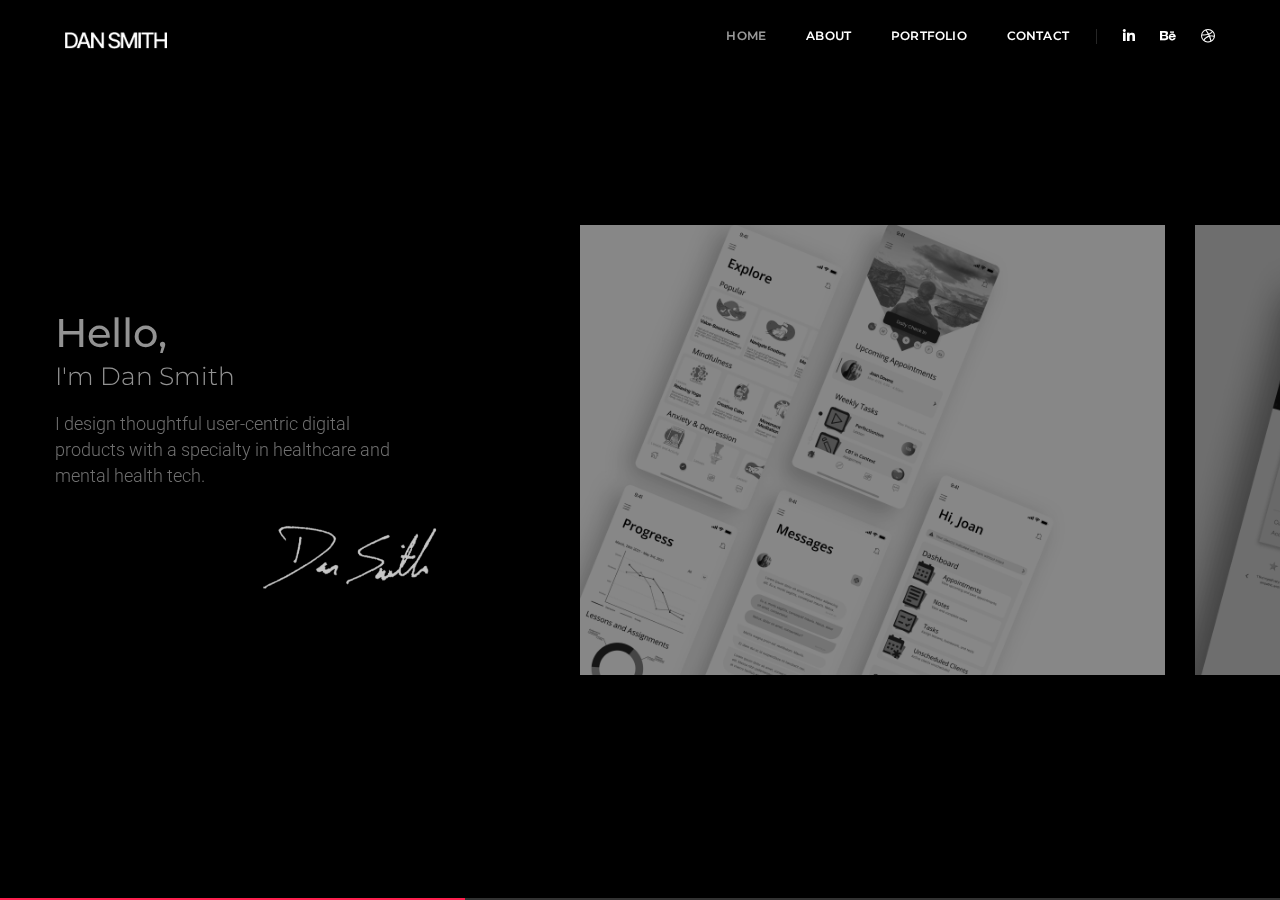
==== index.html @ 216837b4 "initial commit" ====
<!doctype html>
<html class="no-js" lang="en">
    <head>
        <!-- title -->
        <title>Dan Smith - Product Designer</title>
        <meta charset="utf-8">
        <meta http-equiv="X-UA-Compatible" content="IE=edge" />
        <meta name="viewport" content="width=device-width,initial-scale=1.0,maximum-scale=1" />
        <meta name="author" content="Dan Smith">
        <!-- Primary Meta Tags -->
        <meta name="title" content="Dan Smith Portfolio - Product Designer">
        <!-- description -->
        <meta name="description" content="Dan Smith is a creative product designer and licensed therapist specializing in mental health tech.">
        <!-- keywords -->
        <meta name="keywords" content="product designer, mental health tech, mental health product design, licensed therapist, UX designer, UI designer, Web app designer, responsive designer">
        <!-- Open Graph / Facebook -->
        <!--Insert OG Markup -->
        <meta prefix="og: http://ogp.me/ns#" property="og:type" content="website" />
        <meta prefix="og: http://ogp.me/ns#" property="og:title" content="Dan Smith Portfolio - Product Designer" />
        <meta prefix="og: http://ogp.me/ns#" property="og:description" content="Dan Smith is a creative product designer and licensed therapist specializing in mental health tech." />
        <meta prefix="og: http://ogp.me/ns#" property="og:image" content="https://www.dansmith.pro/images/previewimage.png" />
        <meta prefix="og: http://ogp.me/ns#" property="og:url" content="https://www.dansmith.pro/" />
        <!-- Twitter -->
        <meta property="twitter:card" content="summary_large_image">
        <meta property="twitter:url" content="https://www.dansmith.pro/">
        <meta property="twitter:title" content="Dan Smith Portfolio - Product Design">
        <meta property="twitter:description" content="Dan Smith is a creative product designer and licensed therapist specializing in mental health tech.">
        <meta property="twitter:image" content="https://www.dansmith.pro/images/previewimage.png">
        <!-- favicon -->
        <link rel="shortcut icon" href="images/favicon.png">
        <link rel="apple-touch-icon" href="images/apple-touch-icon-57x57.png">
        <link rel="apple-touch-icon" sizes="72x72" href="images/apple-touch-icon-72x72.png">
        <link rel="apple-touch-icon" sizes="114x114" href="images/apple-touch-icon-114x114.png">
        <!-- animation -->
        <link rel="stylesheet" href="css/animate.css" />
        <!-- bootstrap -->
        <link rel="stylesheet" href="css/bootstrap.min.css" />
        <!-- et line icon --> 
        <link rel="stylesheet" href="css/et-line-icons.css" />
        <!-- font-awesome icon -->
        <link rel="stylesheet" href="css/font-awesome.min.css" />
        <!-- themify icon -->
        <link rel="stylesheet" href="css/themify-icons.css">
        <!-- swiper carousel -->
        <link rel="stylesheet" href="css/swiper.min.css">
        <!-- justified gallery  -->
        <link rel="stylesheet" href="css/justified-gallery.min.css">
        <!-- magnific popup -->
        <link rel="stylesheet" href="css/magnific-popup.css" />
        <!-- revolution slider -->
        <link rel="stylesheet" type="text/css" href="revolution/css/settings.css" media="screen" />
        <link rel="stylesheet" type="text/css" href="revolution/css/layers.css">
        <link rel="stylesheet" type="text/css" href="revolution/css/navigation.css">
        <!-- bootsnav -->
        <link rel="stylesheet" href="css/bootsnav.css">
        <!-- style -->
        <link rel="stylesheet" href="css/style.css" />
        <!-- responsive css -->
        <link rel="stylesheet" href="css/responsive.css" />
        <!--[if IE]>
            <script src="js/html5shiv.js"></script>
        <![endif]-->
    </head>
    <body class="width-100 overflow-hidden xs-overflow-hidden">
        <div class="bg-black position-absolute left-0 top-0 width-100 height-100">
            <!-- start header -->
            <header>
            <!-- start navigation -->
            <nav class="navbar navbar-default bootsnav navbar-top header-light background-transparent nav-box-width white-link navbar-expand-lg">
                <div class="container-fluid nav-header-container">
                    <!-- start logo -->
                    <div class="col-auto pl-0">
                        <a href="index.html" title="Pofo" class="logo"><img src="images/logo-white.png" data-rjs="images/logo-white@2x.png" class="logo-dark" alt="logo"><img src="images/logo-white.png" data-rjs="images/logo-white@2x.png" alt="logo" class="logo-light default"></a>
                    </div>
                    <!-- end logo -->
                    <div class="col accordion-menu pr-0 pr-md-3">
                        <button type="button" class="navbar-toggler collapsed" data-toggle="collapse" data-target="#navbar-collapse-toggle-1">
                            <span class="sr-only">toggle navigation</span>
                            <span class="icon-bar"></span>
                            <span class="icon-bar"></span>
                            <span class="icon-bar"></span>
                        </button>
                        <div class="navbar-collapse collapse justify-content-end" id="navbar-collapse-toggle-1">
                            <ul id="accordion" class="nav navbar-nav no-margin alt-font text-normal" data-in="fadeIn" data-out="fadeOut">
                                <!-- start menu item -->
                                <li class="dropdown megamenu-fw">
                                    <a href="index.html">Home</a><i class="fas fa-angle-down dropdown-toggle" data-toggle="dropdown" aria-hidden="true"></i>
                                </li>
                                <!-- end menu item -->
                                <li class="dropdown simple-dropdown"><a href="about.html">About</a><i class="fas fa-angle-down dropdown-toggle" data-toggle="dropdown" aria-hidden="true"></i>
                                </li>
                                <li class="dropdown megamenu-fw">
                                    <a href="portfolio.html">Portfolio</a><i class="fas fa-angle-down dropdown-toggle" data-toggle="dropdown" aria-hidden="true"></i>
                                </li>
                                <li class="dropdown simple-dropdown"><a href="contact.html" title="Blog">Contact</a><i class="fas fa-angle-down dropdown-toggle" data-toggle="dropdown" aria-hidden="true"></i>
                                </li>
                            </ul>
                        </div>
                    </div>
                        <div class="header-social-icon d-none d-md-inline-block">
                            <a href="https://www.linkedin.com/in/dansmithdesigns/" title="LinkedIn" target="_blank"><i class="fab fa-linkedin-in"></i></a>
                            <a href="https://www.behance.net/danmcsmith" title="Behance" target="_blank"><i class="fab fa-behance"></i></a>
                            <a href="https://dribbble.com/danmcsmith" title="Dribbble" target="_blank"><i class="fab fa-dribbble"></i></a>                          
                        </div>
                    </div>
                </div>
            </nav>
            <!-- end navigation --> 
            </header>
            <!-- end header -->
            <!-- start slider section -->
            <section class="p-0">
                <div class="swiper-bottom-scrollbar-full swiper-container">
                    <div class="swiper-wrapper">
                        <!-- start slider item -->
                        <div class="swiper-slide width-550px sm-width-100 sm-height-auto">
                            <div class="position-relative width-90 height-100 d-flex align-items-center padding-ten-all sm-padding-fifteen-all sm-width-100">
                                <div>
                                    <h4 class="text-medium-gray d-block margin-5px-bottom alt-font">Hello,</h4>
                                    <h6 class="text-medium-gray font-weight-300 margin-20px-bottom alt-font">I'm Dan Smith</h6>
                                    <p class="text-large d-block float-left font-weight-300 width-90 margin-35px-bottom">I design thoughtful user-centric digital products with a specialty in healthcare and mental health tech.</p>
                                    <img src="images/signature.png" class="width-120 signature" alt=""/>
                                </div>
                            </div>
                        </div>
                        <!-- end slider item -->
                        <!-- start slider item -->
                        <div class="swiper-slide width-auto sm-height-auto last-paragraph-no-margin">
                            <div class="height-100 d-flex align-items-center">
                                <div class="d-block position-relative">
                                    <img src="images/karunacover.png" alt="KarunaAppCover"/>
                                    <p class="bottom-text width-100 text-small text-white-2 text-uppercase text-center">Mental Health App</p>
                                </div>
                                <div class="hover-title-box padding-55px-lr width-300px md-width-100 md-padding-20px-lr">
                                    <div class="separator width-50px bg-black d-none d-xl-inline-block sm-margin-lr-auto"></div>
                                    <h3><a class="text-white-2 font-weight-600 alt-font text-white-2-hover" href="karuna.html">Karuna Therapy</a></h3>
                                </div>
                            </div>
                        </div>
                        <!-- end slider item -->
                        <!-- start slider item -->
                        <div class="swiper-slide width-auto sm-height-auto last-paragraph-no-margin">
                            <div class="height-100 d-flex align-items-center">
                                <div class="d-block position-relative">
                                    <img src="images/mycocover.png" alt="mycoallycover"/>
                                    <p class="bottom-text width-100 text-small text-white-2 text-uppercase text-center">Web App Design</p>
                                </div>
                                <div class="hover-title-box padding-55px-lr width-300px md-width-100 md-padding-20px-lr">
                                    <div class="separator width-50px bg-black d-none d-xl-inline-block sm-margin-lr-auto"></div>
                                    <h3><a class="text-white-2 font-weight-600 alt-font text-white-2-hover" href="mycoally.html">Myco Ally Web App</a></h3>
                                </div>
                            </div>
                        </div>
                        <!-- end slider item -->
                        <!-- start slider item -->
                        <div class="swiper-slide width-auto sm-height-auto last-paragraph-no-margin">
                            <div class="height-100 d-flex align-items-center">
                                <div class="d-block position-relative">
                                    <img src="images/vvcover.png" alt="VegetableVagabondsCover"/>
                                    <p class="bottom-text width-100 text-small text-white-2 text-uppercase text-center">Responsive Web Design</p>
                                </div>
                                <div class="hover-title-box padding-55px-lr width-300px md-width-100 md-padding-20px-lr">
                                    <div class="separator width-50px bg-black d-none d-xl-inline-block sm-margin-lr-auto"></div>
                                    <h3><a class="text-white-2 font-weight-600 alt-font text-white-2-hover" href="vegvagabond.html">Vegetable Vagabonds Website Redesign</a></h3>
                                </div>
                            </div>
                        </div>
                        <!-- end slider item -->
                        <!-- start slider item -->
                        <div class="swiper-slide width-auto sm-height-auto last-paragraph-no-margin">
                            <div class="height-100 d-flex align-items-center">
                                <div class="d-block position-relative">
                                    <img src="images/karunaoriginal.jpg" alt="karuna original cover"/>
                                    <p class="bottom-text width-100 text-extra-small text-white-2 text-uppercase text-center">CalArts UX/UI Certification</p>
                                </div>
                                <div class="hover-title-box padding-55px-lr width-300px md-width-100 md-padding-20px-lr">
                                    <div class="separator width-50px bg-black d-none d-xl-inline-block sm-margin-lr-auto"></div>
                                    <h3><a class="text-white-2 font-weight-600 alt-font text-white-2-hover" href="karunaoriginal.html">Karuna Original Design</a></h3>
                                </div>
                            </div>
                        </div>
                        <!-- end slider item -->
                        <!-- start slider item -->
                        <div class="swiper-slide width-auto sm-height-auto last-paragraph-no-margin">
                            <div class="height-100 d-flex align-items-center">
                                <div class="d-block position-relative">
                                    <img src="images/marketing.png" alt="marketing"/>
                                    <p class="bottom-text width-100 text-extra-small text-white-2 text-uppercase text-center">Digital Healthcare Consulting / Marketing Strategies / Web Management</p>
                                </div>
                                <div class="hover-title-box padding-55px-lr width-300px sm-width-100 sm-padding-20px-lr">
                                    <div class="separator width-50px bg-black d-none d-xl-inline-block sm-margin-lr-auto"></div>
                                    <h3><a class="text-white-2 font-weight-600 alt-font text-white-2-hover" href="consulting.html">Freelance Design and Consulting</a></h3>
                                </div>
                            </div>
                        </div>
                        <!-- end slider item -->
                        <!-- start slider item -->
                        <div class="swiper-slide width-auto sm-height-auto last-paragraph-no-margin">
                            <div class="height-100 d-flex align-items-center">
                                <div class="d-block position-relative">
                                    <img src="images/clinical.png" alt="clinicalCV"/>
                                    <p class="bottom-text width-100 text-extra-small text-white-2 text-uppercase text-center">Clinical CV</p>
                                </div>
                                <div class="hover-title-box padding-55px-lr width-300px md-width-100 md-padding-20px-lr">
                                    <div class="separator width-50px bg-black d-none d-xl-inline-block sm-margin-lr-auto"></div>
                                    <h3><a class="text-white-2 font-weight-600 alt-font text-white-2-hover" href="clinical.html">Clinical Experience</a></h3>
                                </div>
                            </div>
                        </div>
                        <!-- end slider item -->
                        <div class="swiper-slide width-150px sm-width-100 sm-height-auto">
                        </div>
                    </div>
                    <!-- start slider swiper pagination -->
                    <div class="swiper-scrollbar d-none d-md-inline-block"></div>
                    <div class="swiper-pagination-vertical position-fixed bullet-deep-pink z-index-5"></div>
                    <!-- end slider swiper pagination -->
                </div>
            </section>
            <!-- end slider section -->
        </div>
        <!-- start scroll to top -->
        <a class="scroll-top-arrow" href="javascript:void(0);"><i class="ti-arrow-up"></i></a>
        <!-- end scroll to top  -->
        <!-- javascript libraries -->
        <script type="text/javascript" src="js/jquery.js"></script>
        <script type="text/javascript" src="js/modernizr.js"></script>
        <script type="text/javascript" src="js/bootstrap.bundle.js"></script>
        <script type="text/javascript" src="js/jquery.easing.1.3.js"></script>
        <script type="text/javascript" src="js/skrollr.min.js"></script>
        <script type="text/javascript" src="js/smooth-scroll.js"></script>
        <script type="text/javascript" src="js/jquery.appear.js"></script>
        <!-- menu navigation -->
        <script type="text/javascript" src="js/bootsnav.js"></script>
        <script type="text/javascript" src="js/jquery.nav.js"></script>
        <!-- animation -->
        <script type="text/javascript" src="js/wow.min.js"></script>
        <!-- page scroll -->
        <script type="text/javascript" src="js/page-scroll.js"></script>
        <!-- swiper carousel -->
        <script type="text/javascript" src="js/swiper.min.js"></script>
        <!-- counter -->
        <script type="text/javascript" src="js/jquery.count-to.js"></script>
        <!-- parallax -->
        <script type="text/javascript" src="js/jquery.stellar.js"></script>
        <!-- magnific popup -->
        <script type="text/javascript" src="js/jquery.magnific-popup.min.js"></script>
        <!-- portfolio with shorting tab -->
        <script type="text/javascript" src="js/isotope.pkgd.min.js"></script>
        <!-- images loaded -->
        <script type="text/javascript" src="js/imagesloaded.pkgd.min.js"></script>
        <!-- pull menu -->
        <script type="text/javascript" src="js/classie.js"></script>
        <script type="text/javascript" src="js/hamburger-menu.js"></script>
        <!-- counter  -->
        <script type="text/javascript" src="js/counter.js"></script>
        <!-- fit video  -->
        <script type="text/javascript" src="js/jquery.fitvids.js"></script>
        <!-- skill bars  -->
        <script type="text/javascript" src="js/skill.bars.jquery.js"></script> 
        <!-- justified gallery  -->
        <script type="text/javascript" src="js/justified-gallery.min.js"></script>
        <!--pie chart-->
        <script type="text/javascript" src="js/jquery.easypiechart.min.js"></script>
        <!-- retina -->
        <script type="text/javascript" src="js/retina.min.js"></script>
        <!-- revolution -->
        <script type="text/javascript" src="revolution/js/jquery.themepunch.tools.min.js"></script>
        <script type="text/javascript" src="revolution/js/jquery.themepunch.revolution.min.js"></script>
        <!-- revolution slider extensions (load below extensions JS files only on local file systems to make the slider work! The following part can be removed on server for on demand loading) -->
        <!--<script type="text/javascript" src="revolution/js/extensions/revolution.extension.actions.min.js"></script>
        <script type="text/javascript" src="revolution/js/extensions/revolution.extension.carousel.min.js"></script>
        <script type="text/javascript" src="revolution/js/extensions/revolution.extension.kenburn.min.js"></script>
        <script type="text/javascript" src="revolution/js/extensions/revolution.extension.layeranimation.min.js"></script>
        <script type="text/javascript" src="revolution/js/extensions/revolution.extension.migration.min.js"></script>
        <script type="text/javascript" src="revolution/js/extensions/revolution.extension.navigation.min.js"></script>
        <script type="text/javascript" src="revolution/js/extensions/revolution.extension.parallax.min.js"></script>
        <script type="text/javascript" src="revolution/js/extensions/revolution.extension.slideanims.min.js"></script>
        <script type="text/javascript" src="revolution/js/extensions/revolution.extension.video.min.js"></script>-->
        <!-- setting -->
        <script type="text/javascript" src="js/main.js"></script>
    </body>
</html>
---- css/et-line-icons.css ----
@font-face {
	font-family: 'et-line';
	src:url('../fonts/et-line.eot');
	src:url('../fonts/et-line.eot?#iefix') format('embedded-opentype'),
		url('../fonts/et-line.woff') format('woff'),
		url('../fonts/et-line.ttf') format('truetype'),
		url('../fonts/et-line.svg#et-line') format('svg');
	font-weight: normal;
	font-style: normal;
}

/* Use the following CSS code if you want to use data attributes for inserting your icons */
[data-icon]:before {
	font-family: 'et-line';
	content: attr(data-icon);
	speak: none;
	font-weight: normal;
	font-variant: normal;
	text-transform: none;
	line-height: 1;
	-webkit-font-smoothing: antialiased;
	-moz-osx-font-smoothing: grayscale;
	display:inline-block;
}

/* Use the following CSS code if you want to have a class per icon */
/*
Instead of a list of all class selectors,
you can use the generic selector below, but it's slower:
[class*="icon-"] {
*/
.icon-mobile, .icon-laptop, .icon-desktop, .icon-tablet, .icon-phone, .icon-document, .icon-documents, .icon-search, .icon-clipboard, .icon-newspaper, .icon-notebook, .icon-book-open, .icon-browser, .icon-calendar, .icon-presentation, .icon-picture, .icon-pictures, .icon-video, .icon-camera, .icon-printer, .icon-toolbox, .icon-briefcase, .icon-wallet, .icon-gift, .icon-bargraph, .icon-grid, .icon-expand, .icon-focus, .icon-edit, .icon-adjustments, .icon-ribbon, .icon-hourglass, .icon-lock, .icon-megaphone, .icon-shield, .icon-trophy, .icon-flag, .icon-map, .icon-puzzle, .icon-basket, .icon-envelope, .icon-streetsign, .icon-telescope, .icon-gears, .icon-key, .icon-paperclip, .icon-attachment, .icon-pricetags, .icon-lightbulb, .icon-layers, .icon-pencil, .icon-tools, .icon-tools-2, .icon-scissors, .icon-paintbrush, .icon-magnifying-glass, .icon-circle-compass, .icon-linegraph, .icon-mic, .icon-strategy, .icon-beaker, .icon-caution, .icon-recycle, .icon-anchor, .icon-profile-male, .icon-profile-female, .icon-bike, .icon-wine, .icon-hotairballoon, .icon-globe, .icon-genius, .icon-map-pin, .icon-dial, .icon-chat, .icon-heart, .icon-cloud, .icon-upload, .icon-download, .icon-target, .icon-hazardous, .icon-piechart, .icon-speedometer, .icon-global, .icon-compass, .icon-lifesaver, .icon-clock, .icon-aperture, .icon-quote, .icon-scope, .icon-alarmclock, .icon-refresh, .icon-happy, .icon-sad, .icon-facebook, .icon-twitter, .icon-googleplus, .icon-rss, .icon-tumblr, .icon-linkedin, .icon-dribbble {
	font-family: 'et-line';
	speak: none;
	font-style: normal;
	font-weight: normal;
	font-variant: normal;
	text-transform: none;
	line-height: 1.1;
	-webkit-font-smoothing: antialiased;
	-moz-osx-font-smoothing: grayscale;
	display:inline-block;
}
.icon-mobile:before {
	content: "\e000";
}
.icon-laptop:before {
	content: "\e001";
}
.icon-desktop:before {
	content: "\e002";
}
.icon-tablet:before {
	content: "\e003";
}
.icon-phone:before {
	content: "\e004";
}
.icon-document:before {
	content: "\e005";
}
.icon-documents:before {
	content: "\e006";
}
.icon-search:before {
	content: "\e007";
}
.icon-clipboard:before {
	content: "\e008";
}
.icon-newspaper:before {
	content: "\e009";
}
.icon-notebook:before {
	content: "\e00a";
}
.icon-book-open:before {
	content: "\e00b";
}
.icon-browser:before {
	content: "\e00c";
}
.icon-calendar:before {
	content: "\e00d";
}
.icon-presentation:before {
	content: "\e00e";
}
.icon-picture:before {
	content: "\e00f";
}
.icon-pictures:before {
	content: "\e010";
}
.icon-video:before {
	content: "\e011";
}
.icon-camera:before {
	content: "\e012";
}
.icon-printer:before {
	content: "\e013";
}
.icon-toolbox:before {
	content: "\e014";
}
.icon-briefcase:before {
	content: "\e015";
}
.icon-wallet:before {
	content: "\e016";
}
.icon-gift:before {
	content: "\e017";
}
.icon-bargraph:before {
	content: "\e018";
}
.icon-grid:before {
	content: "\e019";
}
.icon-expand:before {
	content: "\e01a";
}
.icon-focus:before {
	content: "\e01b";
}
.icon-edit:before {
	content: "\e01c";
}
.icon-adjustments:before {
	content: "\e01d";
}
.icon-ribbon:before {
	content: "\e01e";
}
.icon-hourglass:before {
	content: "\e01f";
}
.icon-lock:before {
	content: "\e020";
}
.icon-megaphone:before {
	content: "\e021";
}
.icon-shield:before {
	content: "\e022";
}
.icon-trophy:before {
	content: "\e023";
}
.icon-flag:before {
	content: "\e024";
}
.icon-map:before {
	content: "\e025";
}
.icon-puzzle:before {
	content: "\e026";
}
.icon-basket:before {
	content: "\e027";
}
.icon-envelope:before {
	content: "\e028";
}
.icon-streetsign:before {
	content: "\e029";
}
.icon-telescope:before {
	content: "\e02a";
}
.icon-gears:before {
	content: "\e02b";
}
.icon-key:before {
	content: "\e02c";
}
.icon-paperclip:before {
	content: "\e02d";
}
.icon-attachment:before {
	content: "\e02e";
}
.icon-pricetags:before {
	content: "\e02f";
}
.icon-lightbulb:before {
	content: "\e030";
}
.icon-layers:before {
	content: "\e031";
}
.icon-pencil:before {
	content: "\e032";
}
.icon-tools:before {
	content: "\e033";
}
.icon-tools-2:before {
	content: "\e034";
}
.icon-scissors:before {
	content: "\e035";
}
.icon-paintbrush:before {
	content: "\e036";
}
.icon-magnifying-glass:before {
	content: "\e037";
}
.icon-circle-compass:before {
	content: "\e038";
}
.icon-linegraph:before {
	content: "\e039";
}
.icon-mic:before {
	content: "\e03a";
}
.icon-strategy:before {
	content: "\e03b";
}
.icon-beaker:before {
	content: "\e03c";
}
.icon-caution:before {
	content: "\e03d";
}
.icon-recycle:before {
	content: "\e03e";
}
.icon-anchor:before {
	content: "\e03f";
}
.icon-profile-male:before {
	content: "\e040";
}
.icon-profile-female:before {
	content: "\e041";
}
.icon-bike:before {
	content: "\e042";
}
.icon-wine:before {
	content: "\e043";
}
.icon-hotairballoon:before {
	content: "\e044";
}
.icon-globe:before {
	content: "\e045";
}
.icon-genius:before {
	content: "\e046";
}
.icon-map-pin:before {
	content: "\e047";
}
.icon-dial:before {
	content: "\e048";
}
.icon-chat:before {
	content: "\e049";
}
.icon-heart:before {
	content: "\e04a";
}
.icon-cloud:before {
	content: "\e04b";
}
.icon-upload:before {
	content: "\e04c";
}
.icon-download:before {
	content: "\e04d";
}
.icon-target:before {
	content: "\e04e";
}
.icon-hazardous:before {
	content: "\e04f";
}
.icon-piechart:before {
	content: "\e050";
}
.icon-speedometer:before {
	content: "\e051";
}
.icon-global:before {
	content: "\e052";
}
.icon-compass:before {
	content: "\e053";
}
.icon-lifesaver:before {
	content: "\e054";
}
.icon-clock:before {
	content: "\e055";
}
.icon-aperture:before {
	content: "\e056";
}
.icon-quote:before {
	content: "\e057";
}
.icon-scope:before {
	content: "\e058";
}
.icon-alarmclock:before {
	content: "\e059";
}
.icon-refresh:before {
	content: "\e05a";
}
.icon-happy:before {
	content: "\e05b";
}
.icon-sad:before {
	content: "\e05c";
}
.icon-facebook:before {
	content: "\e05d";
}
.icon-twitter:before {
	content: "\e05e";
}
.icon-googleplus:before {
	content: "\e05f";
}
.icon-rss:before {
	content: "\e060";
}
.icon-tumblr:before {
	content: "\e061";
}
.icon-linkedin:before {
	content: "\e062";
}
.icon-dribbble:before {
	content: "\e063";
}
---- css/themify-icons.css ----
@font-face {
	font-family: 'themify';
	src:url('../fonts/themify.eot?-fvbane');
	src:url('../fonts/themify.eot?#iefix-fvbane') format('embedded-opentype'),
		url('../fonts/themify.woff?-fvbane') format('woff'),
		url('../fonts/themify.ttf?-fvbane') format('truetype'),
		url('../fonts/themify.svg?-fvbane#themify') format('svg');
	font-weight: normal;
	font-style: normal;
}

[class^="ti-"], [class*=" ti-"] {
	font-family: 'themify';
	speak: none;
	font-style: normal;
	font-weight: normal;
	font-variant: normal;
	text-transform: none;
	line-height: 1;

	/* Better Font Rendering =========== */
	-webkit-font-smoothing: antialiased;
	-moz-osx-font-smoothing: grayscale;
}

.ti-wand:before {
	content: "\e600";
}
.ti-volume:before {
	content: "\e601";
}
.ti-user:before {
	content: "\e602";
}
.ti-unlock:before {
	content: "\e603";
}
.ti-unlink:before {
	content: "\e604";
}
.ti-trash:before {
	content: "\e605";
}
.ti-thought:before {
	content: "\e606";
}
.ti-target:before {
	content: "\e607";
}
.ti-tag:before {
	content: "\e608";
}
.ti-tablet:before {
	content: "\e609";
}
.ti-star:before {
	content: "\e60a";
}
.ti-spray:before {
	content: "\e60b";
}
.ti-signal:before {
	content: "\e60c";
}
.ti-shopping-cart:before {
	content: "\e60d";
}
.ti-shopping-cart-full:before {
	content: "\e60e";
}
.ti-settings:before {
	content: "\e60f";
}
.ti-search:before {
	content: "\e610";
}
.ti-zoom-in:before {
	content: "\e611";
}
.ti-zoom-out:before {
	content: "\e612";
}
.ti-cut:before {
	content: "\e613";
}
.ti-ruler:before {
	content: "\e614";
}
.ti-ruler-pencil:before {
	content: "\e615";
}
.ti-ruler-alt:before {
	content: "\e616";
}
.ti-bookmark:before {
	content: "\e617";
}
.ti-bookmark-alt:before {
	content: "\e618";
}
.ti-reload:before {
	content: "\e619";
}
.ti-plus:before {
	content: "\e61a";
}
.ti-pin:before {
	content: "\e61b";
}
.ti-pencil:before {
	content: "\e61c";
}
.ti-pencil-alt:before {
	content: "\e61d";
}
.ti-paint-roller:before {
	content: "\e61e";
}
.ti-paint-bucket:before {
	content: "\e61f";
}
.ti-na:before {
	content: "\e620";
}
.ti-mobile:before {
	content: "\e621";
}
.ti-minus:before {
	content: "\e622";
}
.ti-medall:before {
	content: "\e623";
}
.ti-medall-alt:before {
	content: "\e624";
}
.ti-marker:before {
	content: "\e625";
}
.ti-marker-alt:before {
	content: "\e626";
}
.ti-arrow-up:before {
	content: "\e627";
}
.ti-arrow-right:before {
	content: "\e628";
}
.ti-arrow-left:before {
	content: "\e629";
}
.ti-arrow-down:before {
	content: "\e62a";
}
.ti-lock:before {
	content: "\e62b";
}
.ti-location-arrow:before {
	content: "\e62c";
}
.ti-link:before {
	content: "\e62d";
}
.ti-layout:before {
	content: "\e62e";
}
.ti-layers:before {
	content: "\e62f";
}
.ti-layers-alt:before {
	content: "\e630";
}
.ti-key:before {
	content: "\e631";
}
.ti-import:before {
	content: "\e632";
}
.ti-image:before {
	content: "\e633";
}
.ti-heart:before {
	content: "\e634";
}
.ti-heart-broken:before {
	content: "\e635";
}
.ti-hand-stop:before {
	content: "\e636";
}
.ti-hand-open:before {
	content: "\e637";
}
.ti-hand-drag:before {
	content: "\e638";
}
.ti-folder:before {
	content: "\e639";
}
.ti-flag:before {
	content: "\e63a";
}
.ti-flag-alt:before {
	content: "\e63b";
}
.ti-flag-alt-2:before {
	content: "\e63c";
}
.ti-eye:before {
	content: "\e63d";
}
.ti-export:before {
	content: "\e63e";
}
.ti-exchange-vertical:before {
	content: "\e63f";
}
.ti-desktop:before {
	content: "\e640";
}
.ti-cup:before {
	content: "\e641";
}
.ti-crown:before {
	content: "\e642";
}
.ti-comments:before {
	content: "\e643";
}
.ti-comment:before {
	content: "\e644";
}
.ti-comment-alt:before {
	content: "\e645";
}
.ti-close:before {
	content: "\e646";
}
.ti-clip:before {
	content: "\e647";
}
.ti-angle-up:before {
	content: "\e648";
}
.ti-angle-right:before {
	content: "\e649";
}
.ti-angle-left:before {
	content: "\e64a";
}
.ti-angle-down:before {
	content: "\e64b";
}
.ti-check:before {
	content: "\e64c";
}
.ti-check-box:before {
	content: "\e64d";
}
.ti-camera:before {
	content: "\e64e";
}
.ti-announcement:before {
	content: "\e64f";
}
.ti-brush:before {
	content: "\e650";
}
.ti-briefcase:before {
	content: "\e651";
}
.ti-bolt:before {
	content: "\e652";
}
.ti-bolt-alt:before {
	content: "\e653";
}
.ti-blackboard:before {
	content: "\e654";
}
.ti-bag:before {
	content: "\e655";
}
.ti-move:before {
	content: "\e656";
}
.ti-arrows-vertical:before {
	content: "\e657";
}
.ti-arrows-horizontal:before {
	content: "\e658";
}
.ti-fullscreen:before {
	content: "\e659";
}
.ti-arrow-top-right:before {
	content: "\e65a";
}
.ti-arrow-top-left:before {
	content: "\e65b";
}
.ti-arrow-circle-up:before {
	content: "\e65c";
}
.ti-arrow-circle-right:before {
	content: "\e65d";
}
.ti-arrow-circle-left:before {
	content: "\e65e";
}
.ti-arrow-circle-down:before {
	content: "\e65f";
}
.ti-angle-double-up:before {
	content: "\e660";
}
.ti-angle-double-right:before {
	content: "\e661";
}
.ti-angle-double-left:before {
	content: "\e662";
}
.ti-angle-double-down:before {
	content: "\e663";
}
.ti-zip:before {
	content: "\e664";
}
.ti-world:before {
	content: "\e665";
}
.ti-wheelchair:before {
	content: "\e666";
}
.ti-view-list:before {
	content: "\e667";
}
.ti-view-list-alt:before {
	content: "\e668";
}
.ti-view-grid:before {
	content: "\e669";
}
.ti-uppercase:before {
	content: "\e66a";
}
.ti-upload:before {
	content: "\e66b";
}
.ti-underline:before {
	content: "\e66c";
}
.ti-truck:before {
	content: "\e66d";
}
.ti-timer:before {
	content: "\e66e";
}
.ti-ticket:before {
	content: "\e66f";
}
.ti-thumb-up:before {
	content: "\e670";
}
.ti-thumb-down:before {
	content: "\e671";
}
.ti-text:before {
	content: "\e672";
}
.ti-stats-up:before {
	content: "\e673";
}
.ti-stats-down:before {
	content: "\e674";
}
.ti-split-v:before {
	content: "\e675";
}
.ti-split-h:before {
	content: "\e676";
}
.ti-smallcap:before {
	content: "\e677";
}
.ti-shine:before {
	content: "\e678";
}
.ti-shift-right:before {
	content: "\e679";
}
.ti-shift-left:before {
	content: "\e67a";
}
.ti-shield:before {
	content: "\e67b";
}
.ti-notepad:before {
	content: "\e67c";
}
.ti-server:before {
	content: "\e67d";
}
.ti-quote-right:before {
	content: "\e67e";
}
.ti-quote-left:before {
	content: "\e67f";
}
.ti-pulse:before {
	content: "\e680";
}
.ti-printer:before {
	content: "\e681";
}
.ti-power-off:before {
	content: "\e682";
}
.ti-plug:before {
	content: "\e683";
}
.ti-pie-chart:before {
	content: "\e684";
}
.ti-paragraph:before {
	content: "\e685";
}
.ti-panel:before {
	content: "\e686";
}
.ti-package:before {
	content: "\e687";
}
.ti-music:before {
	content: "\e688";
}
.ti-music-alt:before {
	content: "\e689";
}
.ti-mouse:before {
	content: "\e68a";
}
.ti-mouse-alt:before {
	content: "\e68b";
}
.ti-money:before {
	content: "\e68c";
}
.ti-microphone:before {
	content: "\e68d";
}
.ti-menu:before {
	content: "\e68e";
}
.ti-menu-alt:before {
	content: "\e68f";
}
.ti-map:before {
	content: "\e690";
}
.ti-map-alt:before {
	content: "\e691";
}
.ti-loop:before {
	content: "\e692";
}
.ti-location-pin:before {
	content: "\e693";
}
.ti-list:before {
	content: "\e694";
}
.ti-light-bulb:before {
	content: "\e695";
}
.ti-Italic:before {
	content: "\e696";
}
.ti-info:before {
	content: "\e697";
}
.ti-infinite:before {
	content: "\e698";
}
.ti-id-badge:before {
	content: "\e699";
}
.ti-hummer:before {
	content: "\e69a";
}
.ti-home:before {
	content: "\e69b";
}
.ti-help:before {
	content: "\e69c";
}
.ti-headphone:before {
	content: "\e69d";
}
.ti-harddrives:before {
	content: "\e69e";
}
.ti-harddrive:before {
	content: "\e69f";
}
.ti-gift:before {
	content: "\e6a0";
}
.ti-game:before {
	content: "\e6a1";
}
.ti-filter:before {
	content: "\e6a2";
}
.ti-files:before {
	content: "\e6a3";
}
.ti-file:before {
	content: "\e6a4";
}
.ti-eraser:before {
	content: "\e6a5";
}
.ti-envelope:before {
	content: "\e6a6";
}
.ti-download:before {
	content: "\e6a7";
}
.ti-direction:before {
	content: "\e6a8";
}
.ti-direction-alt:before {
	content: "\e6a9";
}
.ti-dashboard:before {
	content: "\e6aa";
}
.ti-control-stop:before {
	content: "\e6ab";
}
.ti-control-shuffle:before {
	content: "\e6ac";
}
.ti-control-play:before {
	content: "\e6ad";
}
.ti-control-pause:before {
	content: "\e6ae";
}
.ti-control-forward:before {
	content: "\e6af";
}
.ti-control-backward:before {
	content: "\e6b0";
}
.ti-cloud:before {
	content: "\e6b1";
}
.ti-cloud-up:before {
	content: "\e6b2";
}
.ti-cloud-down:before {
	content: "\e6b3";
}
.ti-clipboard:before {
	content: "\e6b4";
}
.ti-car:before {
	content: "\e6b5";
}
.ti-calendar:before {
	content: "\e6b6";
}
.ti-book:before {
	content: "\e6b7";
}
.ti-bell:before {
	content: "\e6b8";
}
.ti-basketball:before {
	content: "\e6b9";
}
.ti-bar-chart:before {
	content: "\e6ba";
}
.ti-bar-chart-alt:before {
	content: "\e6bb";
}
.ti-back-right:before {
	content: "\e6bc";
}
.ti-back-left:before {
	content: "\e6bd";
}
.ti-arrows-corner:before {
	content: "\e6be";
}
.ti-archive:before {
	content: "\e6bf";
}
.ti-anchor:before {
	content: "\e6c0";
}
.ti-align-right:before {
	content: "\e6c1";
}
.ti-align-left:before {
	content: "\e6c2";
}
.ti-align-justify:before {
	content: "\e6c3";
}
.ti-align-center:before {
	content: "\e6c4";
}
.ti-alert:before {
	content: "\e6c5";
}
.ti-alarm-clock:before {
	content: "\e6c6";
}
.ti-agenda:before {
	content: "\e6c7";
}
.ti-write:before {
	content: "\e6c8";
}
.ti-window:before {
	content: "\e6c9";
}
.ti-widgetized:before {
	content: "\e6ca";
}
.ti-widget:before {
	content: "\e6cb";
}
.ti-widget-alt:before {
	content: "\e6cc";
}
.ti-wallet:before {
	content: "\e6cd";
}
.ti-video-clapper:before {
	content: "\e6ce";
}
.ti-video-camera:before {
	content: "\e6cf";
}
.ti-vector:before {
	content: "\e6d0";
}
.ti-themify-logo:before {
	content: "\e6d1";
}
.ti-themify-favicon:before {
	content: "\e6d2";
}
.ti-themify-favicon-alt:before {
	content: "\e6d3";
}
.ti-support:before {
	content: "\e6d4";
}
.ti-stamp:before {
	content: "\e6d5";
}
.ti-split-v-alt:before {
	content: "\e6d6";
}
.ti-slice:before {
	content: "\e6d7";
}
.ti-shortcode:before {
	content: "\e6d8";
}
.ti-shift-right-alt:before {
	content: "\e6d9";
}
.ti-shift-left-alt:before {
	content: "\e6da";
}
.ti-ruler-alt-2:before {
	content: "\e6db";
}
.ti-receipt:before {
	content: "\e6dc";
}
.ti-pin2:before {
	content: "\e6dd";
}
.ti-pin-alt:before {
	content: "\e6de";
}
.ti-pencil-alt2:before {
	content: "\e6df";
}
.ti-palette:before {
	content: "\e6e0";
}
.ti-more:before {
	content: "\e6e1";
}
.ti-more-alt:before {
	content: "\e6e2";
}
.ti-microphone-alt:before {
	content: "\e6e3";
}
.ti-magnet:before {
	content: "\e6e4";
}
.ti-line-double:before {
	content: "\e6e5";
}
.ti-line-dotted:before {
	content: "\e6e6";
}
.ti-line-dashed:before {
	content: "\e6e7";
}
.ti-layout-width-full:before {
	content: "\e6e8";
}
.ti-layout-width-default:before {
	content: "\e6e9";
}
.ti-layout-width-default-alt:before {
	content: "\e6ea";
}
.ti-layout-tab:before {
	content: "\e6eb";
}
.ti-layout-tab-window:before {
	content: "\e6ec";
}
.ti-layout-tab-v:before {
	content: "\e6ed";
}
.ti-layout-tab-min:before {
	content: "\e6ee";
}
.ti-layout-slider:before {
	content: "\e6ef";
}
.ti-layout-slider-alt:before {
	content: "\e6f0";
}
.ti-layout-sidebar-right:before {
	content: "\e6f1";
}
.ti-layout-sidebar-none:before {
	content: "\e6f2";
}
.ti-layout-sidebar-left:before {
	content: "\e6f3";
}
.ti-layout-placeholder:before {
	content: "\e6f4";
}
.ti-layout-menu:before {
	content: "\e6f5";
}
.ti-layout-menu-v:before {
	content: "\e6f6";
}
.ti-layout-menu-separated:before {
	content: "\e6f7";
}
.ti-layout-menu-full:before {
	content: "\e6f8";
}
.ti-layout-media-right-alt:before {
	content: "\e6f9";
}
.ti-layout-media-right:before {
	content: "\e6fa";
}
.ti-layout-media-overlay:before {
	content: "\e6fb";
}
.ti-layout-media-overlay-alt:before {
	content: "\e6fc";
}
.ti-layout-media-overlay-alt-2:before {
	content: "\e6fd";
}
.ti-layout-media-left-alt:before {
	content: "\e6fe";
}
.ti-layout-media-left:before {
	content: "\e6ff";
}
.ti-layout-media-center-alt:before {
	content: "\e700";
}
.ti-layout-media-center:before {
	content: "\e701";
}
.ti-layout-list-thumb:before {
	content: "\e702";
}
.ti-layout-list-thumb-alt:before {
	content: "\e703";
}
.ti-layout-list-post:before {
	content: "\e704";
}
.ti-layout-list-large-image:before {
	content: "\e705";
}
.ti-layout-line-solid:before {
	content: "\e706";
}
.ti-layout-grid4:before {
	content: "\e707";
}
.ti-layout-grid3:before {
	content: "\e708";
}
.ti-layout-grid2:before {
	content: "\e709";
}
.ti-layout-grid2-thumb:before {
	content: "\e70a";
}
.ti-layout-cta-right:before {
	content: "\e70b";
}
.ti-layout-cta-left:before {
	content: "\e70c";
}
.ti-layout-cta-center:before {
	content: "\e70d";
}
.ti-layout-cta-btn-right:before {
	content: "\e70e";
}
.ti-layout-cta-btn-left:before {
	content: "\e70f";
}
.ti-layout-column4:before {
	content: "\e710";
}
.ti-layout-column3:before {
	content: "\e711";
}
.ti-layout-column2:before {
	content: "\e712";
}
.ti-layout-accordion-separated:before {
	content: "\e713";
}
.ti-layout-accordion-merged:before {
	content: "\e714";
}
.ti-layout-accordion-list:before {
	content: "\e715";
}
.ti-ink-pen:before {
	content: "\e716";
}
.ti-info-alt:before {
	content: "\e717";
}
.ti-help-alt:before {
	content: "\e718";
}
.ti-headphone-alt:before {
	content: "\e719";
}
.ti-hand-point-up:before {
	content: "\e71a";
}
.ti-hand-point-right:before {
	content: "\e71b";
}
.ti-hand-point-left:before {
	content: "\e71c";
}
.ti-hand-point-down:before {
	content: "\e71d";
}
.ti-gallery:before {
	content: "\e71e";
}
.ti-face-smile:before {
	content: "\e71f";
}
.ti-face-sad:before {
	content: "\e720";
}
.ti-credit-card:before {
	content: "\e721";
}
.ti-control-skip-forward:before {
	content: "\e722";
}
.ti-control-skip-backward:before {
	content: "\e723";
}
.ti-control-record:before {
	content: "\e724";
}
.ti-control-eject:before {
	content: "\e725";
}
.ti-comments-smiley:before {
	content: "\e726";
}
.ti-brush-alt:before {
	content: "\e727";
}
.ti-youtube:before {
	content: "\e728";
}
.ti-vimeo:before {
	content: "\e729";
}
.ti-twitter:before {
	content: "\e72a";
}
.ti-time:before {
	content: "\e72b";
}
.ti-tumblr:before {
	content: "\e72c";
}
.ti-skype:before {
	content: "\e72d";
}
.ti-share:before {
	content: "\e72e";
}
.ti-share-alt:before {
	content: "\e72f";
}
.ti-rocket:before {
	content: "\e730";
}
.ti-pinterest:before {
	content: "\e731";
}
.ti-new-window:before {
	content: "\e732";
}
.ti-microsoft:before {
	content: "\e733";
}
.ti-list-ol:before {
	content: "\e734";
}
.ti-linkedin:before {
	content: "\e735";
}
.ti-layout-sidebar-2:before {
	content: "\e736";
}
.ti-layout-grid4-alt:before {
	content: "\e737";
}
.ti-layout-grid3-alt:before {
	content: "\e738";
}
.ti-layout-grid2-alt:before {
	content: "\e739";
}
.ti-layout-column4-alt:before {
	content: "\e73a";
}
.ti-layout-column3-alt:before {
	content: "\e73b";
}
.ti-layout-column2-alt:before {
	content: "\e73c";
}
.ti-instagram:before {
	content: "\e73d";
}
.ti-google:before {
	content: "\e73e";
}
.ti-github:before {
	content: "\e73f";
}
.ti-flickr:before {
	content: "\e740";
}
.ti-facebook:before {
	content: "\e741";
}
.ti-dropbox:before {
	content: "\e742";
}
.ti-dribbble:before {
	content: "\e743";
}
.ti-apple:before {
	content: "\e744";
}
.ti-android:before {
	content: "\e745";
}
.ti-save:before {
	content: "\e746";
}
.ti-save-alt:before {
	content: "\e747";
}
.ti-yahoo:before {
	content: "\e748";
}
.ti-wordpress:before {
	content: "\e749";
}
.ti-vimeo-alt:before {
	content: "\e74a";
}
.ti-twitter-alt:before {
	content: "\e74b";
}
.ti-tumblr-alt:before {
	content: "\e74c";
}
.ti-trello:before {
	content: "\e74d";
}
.ti-stack-overflow:before {
	content: "\e74e";
}
.ti-soundcloud:before {
	content: "\e74f";
}
.ti-sharethis:before {
	content: "\e750";
}
.ti-sharethis-alt:before {
	content: "\e751";
}
.ti-reddit:before {
	content: "\e752";
}
.ti-pinterest-alt:before {
	content: "\e753";
}
.ti-microsoft-alt:before {
	content: "\e754";
}
.ti-linux:before {
	content: "\e755";
}
.ti-jsfiddle:before {
	content: "\e756";
}
.ti-joomla:before {
	content: "\e757";
}
.ti-html5:before {
	content: "\e758";
}
.ti-flickr-alt:before {
	content: "\e759";
}
.ti-email:before {
	content: "\e75a";
}
.ti-drupal:before {
	content: "\e75b";
}
.ti-dropbox-alt:before {
	content: "\e75c";
}
.ti-css3:before {
	content: "\e75d";
}
.ti-rss:before {
	content: "\e75e";
}
.ti-rss-alt:before {
	content: "\e75f";
}
---- css/justified-gallery.min.css ----
/*!
 * justifiedGallery - v3.7.0
 * http://miromannino.github.io/Justified-Gallery/
 * Copyright (c) 2018 Miro Mannino
 * Licensed under the MIT license.
 */
.justified-gallery {
  width: 100%;
  position: relative;
  overflow: hidden;
}
.justified-gallery > a,
.justified-gallery > div,
.justified-gallery > figure {
  position: absolute;
  display: inline-block;
  overflow: hidden;
  /* background: #888888; To have gray placeholders while the gallery is loading with waitThumbnailsLoad = false */
  filter: "alpha(opacity=10)";
  opacity: 0.1;
  margin: 0;
  padding: 0;
}
.justified-gallery > a > img,
.justified-gallery > div > img,
.justified-gallery > figure > img,
.justified-gallery > a > a > img,
.justified-gallery > div > a > img,
.justified-gallery > figure > a > img {
  position: absolute;
  top: 50%;
  left: 50%;
  margin: 0;
  padding: 0;
  border: none;
  filter: "alpha(opacity=0)";
  opacity: 0;
}
.justified-gallery > a > .caption,
.justified-gallery > div > .caption,
.justified-gallery > figure > .caption {
  display: none;
  position: absolute;
  bottom: 0;
  padding: 5px;
  background-color: #000000;
  left: 0;
  right: 0;
  margin: 0;
  color: white;
  font-size: 12px;
  font-weight: 300;
  font-family: sans-serif;
}
.justified-gallery > a > .caption.caption-visible,
.justified-gallery > div > .caption.caption-visible,
.justified-gallery > figure > .caption.caption-visible {
  display: initial;
  filter: "alpha(opacity=70)";
  opacity: 0.7;
  -webkit-transition: opacity 500ms ease-in;
  -moz-transition: opacity 500ms ease-in;
  -o-transition: opacity 500ms ease-in;
  transition: opacity 500ms ease-in;
}
.justified-gallery > .entry-visible {
  filter: "alpha(opacity=100)";
  opacity: 1;
  background: none;
}
.justified-gallery > .entry-visible > img,
.justified-gallery > .entry-visible > a > img {
  filter: "alpha(opacity=100)";
  opacity: 1;
  -webkit-transition: opacity 500ms ease-in;
  -moz-transition: opacity 500ms ease-in;
  -o-transition: opacity 500ms ease-in;
  transition: opacity 500ms ease-in;
}
.justified-gallery > .jg-filtered {
  display: none;
}
.justified-gallery > .spinner {
  position: absolute;
  bottom: 0;
  margin-left: -24px;
  padding: 10px 0 10px 0;
  left: 50%;
  filter: "alpha(opacity=100)";
  opacity: 1;
  overflow: initial;
}
.justified-gallery > .spinner > span {
  display: inline-block;
  filter: "alpha(opacity=0)";
  opacity: 0;
  width: 8px;
  height: 8px;
  margin: 0 4px 0 4px;
  background-color: #000;
  border-radius: 6px;
}
---- css/bootsnav.css ----
/* ==============================================================

Template name : Bootsnav - Multi Purpose Header
Categorie : Bootstrap Menu in CSS
Author : adamnurdin01
Version : v.1.2
Created : 2016-06-02
Last update : 2016-10-19

============================================================== */

nav.bootsnav .megamenu-fw .dropdown-menu {left: auto;}
nav.bootsnav .megamenu-content {padding: 15px; width: 100%;}
nav.bootsnav .megamenu-content .title{margin-top: 0;}
nav.bootsnav .dropdown.megamenu-fw .dropdown-menu {left: 0; right: 0;}

/* navbar */
nav.navbar.bootsnav{margin-bottom: 0; -moz-border-radius: 0px; -webkit-border-radius: 0px; -o-border-radius: 0px; border-radius: 0px; border: none; border-bottom: solid 1px #e0e0e0;}
nav.navbar.bootsnav ul.nav > li > a{color: #6f6f6f; background-color: transparent !important;}
nav.navbar.bootsnav ul.nav li.megamenu-fw > a:hover,nav.navbar.bootsnav ul.nav li.megamenu-fw > a:focus,nav.navbar.bootsnav ul.nav li.active > a:hover,nav.navbar.bootsnav ul.nav li.active > a:focus,nav.navbar.bootsnav ul.nav li.active > a{background-color: transparent;}
nav.navbar.bootsnav .navbar-toggle{background-color: transparent !important; border: none; padding: 0; font-size: 18px; position: relative; top: 5px;}
nav.navbar.bootsnav ul.nav ul.dropdown-menu > li > a{white-space:normal;}
ul.menu-col{padding: 0; margin: 0; list-style: none;}
ul.menu-col li a{ color: #6f6f6f;}
ul.menu-col li a:hover,ul.menu-col li a:focus{text-decoration: none;}

/* navbar full */
nav.bootsnav.navbar-full{padding-bottom: 10px;padding-top: 10px;}
nav.bootsnav.navbar-full .navbar-header{display: block;}
nav.bootsnav.navbar-full .navbar-toggler{display: inline-block; margin-right: 0; position: relative; top: 0; font-size: 30px; -webkit-transition: all 1s ease-in-out; -moz-transition: all 1s ease-in-out; -o-transition: all 1s ease-in-out; -ms-transition: all 1s ease-in-out; transition: all 1s ease-in-out; margin: 0;}
nav.bootsnav.navbar-full .navbar-toggler:hover, nav.bootsnav.navbar-full .navbar-toggler:focus {background-color: inherit;}
nav.bootsnav.navbar-full .navbar-collapse{ position: fixed; width: 100%; height: 100% !important; top: 0; left: 0; padding: 0; display: none !important; z-index: 9; max-height: 100% !important}
nav.bootsnav.navbar-full .navbar-collapse.in{ display: block !important;}
nav.bootsnav.navbar-full .navbar-collapse .nav-full{ overflow: auto;}
nav.bootsnav.navbar-full .navbar-collapse .wrap-full-menu{ display: table-cell;vertical-align: middle; overflow: auto; background: rgba(0,0,0,.88)}
nav.bootsnav.navbar-full .navbar-collapse .nav-full::-webkit-scrollbar {width: 0;}
nav.bootsnav.navbar-full .navbar-collapse .nav-full::-moz-scrollbar { width: 0;}
nav.bootsnav.navbar-full .navbar-collapse .nav-full::-ms-scrollbar { width: 0;}
nav.bootsnav.navbar-full .navbar-collapse .nav-full::-o-scrollbar { width: 0;}
nav.bootsnav.navbar-full .navbar-collapse .nav{ display: block; width: 100%; }
nav.navbar.bootsnav.navbar-full li{margin: 20px 0}
nav.navbar.bootsnav.navbar-full li a{font-size: 22px !important; color: #232323; font-weight: bold; line-height: 26px !important; background: transparent}
nav.navbar.bootsnav.navbar-full li.dropdown ul{padding: 5px 15px !important}
nav.navbar.bootsnav.navbar-full li.dropdown ul.dropdown-menu {top: 0px !important; left: auto; margin: 0; top: 10px; padding:10px 20px; position: relative; float: none; background: inherit; border: 0; box-shadow: none;}
nav.navbar.bootsnav.navbar-full li.dropdown ul.dropdown-menu li{margin: 5px 0; }
nav.navbar.bootsnav.navbar-full li.dropdown ul.dropdown-menu li a {color: #232323 !important;  border: none !important; padding: 0; font-size: 14px !important; font-weight: normal}
nav.navbar.bootsnav.navbar-full li.dropdown ul.dropdown-menu li a:hover {color: #ff214f !important;}
nav.navbar.bootsnav.navbar-full ul > li a {padding-left: 35px;position: relative;}
nav.navbar.bootsnav.navbar-full ul > li a:hover, nav.navbar.bootsnav.navbar-full ul li.dropdown.open a{color:#ff214f; }
nav.navbar.bootsnav.navbar-full ul > li a:hover:after, nav.navbar.bootsnav.navbar-full ul li.dropdown.open a:after{background: #ff214f}
nav.navbar.bootsnav.navbar-full ul > li a::after {background: #dbdbdb none repeat scroll 0 0; content: ""; display: inline-block; height: 4px;left: 0;position: absolute;top: 14px;width: 18px;}
nav.navbar.bootsnav.navbar-full ul > li.dropdown ul.dropdown-menu li a:after{display: none}
nav.navbar.bootsnav.navbar-full ul > li.dropdown ul.dropdown-menu{padding-left: 50px !important}
.close-full-menu { background: #000 none repeat scroll 0 0; position: absolute; right: 0; top: 0; z-index: 78}
.close-full-menu > a {float: left; padding: 10px 15px;}

/* atribute navigation */
.attr-nav{float: right;display: inline-block;margin-left: 13px;margin-right: -15px;}
.attr-nav > ul{ padding: 0; margin: 0 0 -7px 0; list-style: none; display: inline-block;}
.attr-nav > ul > li{float: left;display: block;}
.attr-nav > ul > li > a{color: #6f6f6f;display: block;padding: 28px 15px;position: relative;}
.attr-nav > ul > li > a span.badge{position: absolute; top: 50%; margin-top: -15px; right: 5px; font-size: 10px; padding: 0; width: 15px; height: 15px; padding-top: 2px;}
.attr-nav > ul > li.dropdown ul.dropdown-menu{ -moz-border-radius: 0px; -webkit-border-radius: 0px; -o-border-radius: 0px;border-radius: 0px; border: solid 1px #e0e0e0;}
ul.cart-list{ padding: 0 !important; width: 250px !important;}
ul.cart-list > li{ position: relative; border-bottom: solid 1px #efefef; padding: 15px 15px 23px 15px !important;}
ul.cart-list > li > a.photo{ padding: 0 !important; margin-right: 15px; float: left; display: block; width: 50px; height: 50px; left: 15px;top: 15px;}
ul.cart-list > li img{ width: 50px; height: 50px; border: solid 1px #efefef;}
ul.cart-list > li > h6{margin: 0;}
ul.cart-list > li > h6 > a.photo{ padding: 0 !important; display: block;}
ul.cart-list > li > p{ margin-bottom: 0;}
ul.cart-list > li.total{ background-color: #f5f5f5; padding-bottom: 15px !important;}
ul.cart-list > li.total > .btn{ display: inline-block; border-bottom: solid 1px #efefef !important;}
ul.cart-list > li .price{font-weight: bold;}
ul.cart-list > li.total > span{ padding-top: 8px;}

/* top search */
.top-search{background-color: #333;padding: 10px 0; display: none;}
.top-search input.form-control{ background-color: transparent; border: none; color: #fff; height: 40px; padding: 0 15px;}
.top-search .input-group-addon{ background-color: transparent; border: none; color: #fff; padding-left: 0; padding-right: 0;}
.top-search .input-group-addon.close-search{ cursor: pointer;}

/* side menu */
body{ -webkit-transition: all 0.3s ease-in-out;-moz-transition: all 0.3s ease-in-out;-o-transition: all 0.3s ease-in-out;-ms-transition: all 0.3s ease-in-out;transition: all 0.3s ease-in-out;}
body.on-side{    margin-left: -280px;}
.side{ position: fixed;overflow-y: auto; top: 0; right: -280px; width: 280px;padding: 25px 30px; height: 100%; display: block;background-color: #333; -webkit-transition: all 0.3s ease-in-out;-moz-transition: all 0.3s ease-in-out;-o-transition: all 0.3s ease-in-out;-ms-transition: all 0.3s ease-in-out;transition: all 0.3s ease-in-out;z-index: 9;}
.side.on{ right: 0;}
.side .close-side{ float: right; color: #fff; position: relative; z-index: 2; font-size: 16px;}
.side .widget{ position: relative; z-index: 1; margin-bottom: 25px;}
.side .widget .title{color: #fff;margin-bottom: 15px;}
.side .widget ul.link{padding: 0;margin: 0; list-style: none;}
.side .widget ul.link li a{color: #9f9f9f; letter-spacing: 1px;}
.side .widget ul.link li a:focus,
.side .widget ul.link li a:hover{color: #fff; text-decoration: none;}

/* share */
nav.navbar.bootsnav .share{padding: 0 30px; margin-bottom: 30px;}
nav.navbar.bootsnav .share ul{display: inline-block; padding: 0; margin: 0 0 -7px 0;list-style: none;}
nav.navbar.bootsnav .share ul > li{float: left;display: block;margin-right: 5px;}
nav.navbar.bootsnav .share ul > li > a{display: table-cell; vertical-align: middle;text-align: center; width: 35px; height: 35px;-moz-border-radius: 50%;-webkit-border-radius: 50%; -o-border-radius: 50%; border-radius: 50%; background-color: #cfcfcf; color: #fff;}

/* transparent */
nav.navbar.bootsnav.navbar-fixed{ position: fixed; display: block; width: 100%;}
nav.navbar.bootsnav.no-background{ -webkit-transition: all 1s ease-in-out;-moz-transition: all 1s ease-in-out;-o-transition: all 1s ease-in-out;-ms-transition: all 1s ease-in-out;transition: all 1s ease-in-out;}

/* navbar sticky */
.wrap-sticky{ position: relative; -webkit-transition: all 0.3s ease-in-out;-moz-transition: all 0.3s ease-in-out;-o-transition: all 0.3s ease-in-out;-ms-transition: all 0.3s ease-in-out;transition: all 0.3s ease-in-out;}
.wrap-sticky nav.navbar.bootsnav{ position: absolute; width: 100%; left: 0; top: 0;}
.wrap-sticky nav.navbar.bootsnav.sticked{ position: fixed; -webkit-transition: all 0.2s ease-in-out;-moz-transition: all 0.2s ease-in-out;-o-transition: all 0.2s ease-in-out;-ms-transition: all 0.2s ease-in-out;transition: all 0.2s ease-in-out;}
body.on-side .wrap-sticky nav.navbar.bootsnav.sticked{left: -280px;}

@media (min-width: 1024px) and (max-width:1400px) {
    
    body.wrap-nav-sidebar .wrapper .container{width: 100%;padding-left: 30px;}
}

@media (min-width: 1024px) {

    /* general navbar */
    nav.navbar.bootsnav ul.nav > li > a {padding: 30px 15px;}    
    nav.navbar.bootsnav ul.nav > li.dropdown > a.dropdown-toggle:after{font-family: 'FontAwesome'; content: "\f0d7"; margin-left: 5px; margin-top: 2px;}    
    nav.navbar.bootsnav li.dropdown ul.dropdown-menu{-moz-border-radius: 0px;-webkit-border-radius: 0px;-o-border-radius: 0px; border-radius: 0px; border: none;} 
    nav.navbar.bootsnav li.dropdown ul.dropdown-menu > li a:hover,
    nav.navbar.bootsnav li.dropdown ul.dropdown-menu > li:last-child > a{border-bottom: none;}
    nav.navbar.bootsnav ul.navbar-right li.dropdown ul.dropdown-menu li a{text-align: right;}
    nav.navbar.bootsnav ul.dropdown-menu.megamenu-content.tabbed{padding: 0;}
    nav.navbar.bootsnav ul.dropdown-menu.megamenu-content.tabbed > li{padding: 0;}
    nav.navbar.bootsnav ul.dropdown-menu.megamenu-content .col-menu{padding: 0 30px; margin: 0 -0.5px; border-left: solid 1px #f0f0f0;}
    nav.navbar.bootsnav ul.dropdown-menu.megamenu-content .col-menu:first-child{border-left: none;}
    nav.navbar.bootsnav ul.dropdown-menu.megamenu-content .col-menu:last-child{border-right: none;}
    nav.navbar.bootsnav ul.dropdown-menu.megamenu-content .content{display: none;}
    nav.navbar.bootsnav ul.dropdown-menu.megamenu-content .content ul.menu-col li a{text-align: left;padding: 5px 0;display: block;width: 100%;margin-bottom: 0;border-bottom: none;color: #6f6f6f;}
    nav.navbar.bootsnav.on ul.dropdown-menu.megamenu-content .content{display: block !important;height: auto !important;}

    /* navbar transparent */  
    nav.navbar.bootsnav.no-background{ background-color: transparent; border: none;}
    nav.navbar.bootsnav.navbar-transparent .attr-nav{ padding-left: 15px; margin-left: 30px; }

    nav.navbar.bootsnav.navbar-transparent.white{ background-color: rgba(255,255,255,0.3); border-bottom: solid 1px #bbb; }
    nav.navbar.navbar-inverse.bootsnav.navbar-transparent.dark, nav.navbar.bootsnav.navbar-transparent.dark{ background-color: rgba(0,0,0,0.3); border-bottom: solid 1px #555;}
    nav.navbar.bootsnav.navbar-transparent.white .attr-nav{ border-left: solid 1px #bbb; }
    nav.navbar.navbar-inverse.bootsnav.navbar-transparent.dark .attr-nav, nav.navbar.bootsnav.navbar-transparent.dark .attr-nav{ border-left: solid 1px #555; }
    nav.navbar.bootsnav.no-background.white .attr-nav > ul > li > a, nav.navbar.bootsnav.navbar-transparent.white .attr-nav > ul > li > a, nav.navbar.bootsnav.navbar-transparent.white ul.nav > li > a, nav.navbar.bootsnav.no-background.white ul.nav > li > a{ color: #fff; }
    nav.navbar.bootsnav.navbar-fixed.navbar-transparent .logo-scrolled, nav.navbar.bootsnav.navbar-fixed.no-background .logo-scrolled{ display: none; }
    nav.navbar.bootsnav.navbar-fixed.navbar-transparent .logo-display, nav.navbar.bootsnav.navbar-fixed.no-background .logo-display{ display: block; }
    nav.navbar.bootsnav.navbar-fixed .logo-display{ display: none; }
    nav.navbar.bootsnav.navbar-fixed .logo-scrolled{ display: block; }

    /* atribute navigation */
    .attr-nav > ul > li.dropdown ul.dropdown-menu{ margin-top: 0; margin-left: 55px; width: 250px; left: -250px; }  

    /* menu center */
    nav.navbar.bootsnav.menu-center .container{ position: relative; }
    nav.navbar.bootsnav.menu-center ul.nav.navbar-center{ float:none; margin: 0 auto; display: table; table-layout: fixed; }
    nav.navbar.bootsnav.menu-center .navbar-header, nav.navbar.bootsnav.menu-center .attr-nav{ position: absolute; }
    nav.navbar.bootsnav.menu-center .attr-nav{ right: 15px; }

    /* navbar brand top */
    nav.bootsnav.navbar-brand-top .navbar-header{ display: block; width: 100%; text-align: center; }
    nav.bootsnav.navbar-brand-top ul.nav > li.dropdown > ul.dropdown-menu{ margin-top: 2px; }
    nav.bootsnav.navbar-brand-top ul.nav > li.dropdown.megamenu-fw > ul.dropdown-menu{ margin-top: 0; }
    nav.bootsnav.navbar-brand-top .navbar-header .navbar-brand{ display: inline-block; float: none; margin: 0; }
    nav.bootsnav.navbar-brand-top .navbar-collapse{ text-align: center; }
    /*nav.bootsnav.navbar-brand-top ul.nav{ display: inline-block; float: none; margin: 0 0 -5px 0; }*/

    /* navbar center */
    nav.bootsnav.brand-center .navbar-header{ display: block; width: 100%; position: absolute; text-align: center; top: 0; left: 0; }
    nav.bootsnav.brand-center .navbar-brand{ display: inline-block; float: none; }
    nav.bootsnav.brand-center .navbar-collapse{ text-align: center; display: inline-block; padding-left: 0; padding-right: 0;}
    nav.bootsnav.brand-center ul.nav > li.dropdown > ul.dropdown-menu{ margin-top: 2px; }
    nav.bootsnav.brand-center ul.nav > li.dropdown.megamenu-fw > ul.dropdown-menu{ margin-top: 0; }
    nav.bootsnav.brand-center .navbar-collapse .col-half{ width: 50%; float: left; display: block; }
    nav.bootsnav.brand-center .navbar-collapse .col-half.left{ text-align: right; padding-right: 100px; }
    nav.bootsnav.brand-center .navbar-collapse .col-half.right{ text-align: left; padding-left: 100px; }
    nav.bootsnav.brand-center ul.nav{ float: none !important; margin-bottom: -5px !important; display: inline-block !important; }
    nav.bootsnav.brand-center ul.nav.navbar-right{ margin: 0; }
    nav.bootsnav.brand-center.center-side .navbar-collapse .col-half.left{ text-align: left; padding-right: 100px; }
    nav.bootsnav.brand-center.center-side .navbar-collapse .col-half.right{ text-align: right; padding-left: 100px;}

    /*  navbar sidebar */
    body.wrap-nav-sidebar .wrapper{ padding-left:260px;overflow-x:hidden; }
    nav.bootsnav.navbar-sidebar{ position:fixed;width:260px;overflow:hidden;left:0;padding:0 0 0 0 !important;background:#fff; }
    nav.bootsnav.navbar-sidebar .scroller{ width:280px;overflow-y:auto;overflow-x:hidden; }
    nav.bootsnav.navbar-sidebar .container-fluid, nav.bootsnav.navbar-sidebar .container{ padding:0 !important; }
    nav.bootsnav.navbar-sidebar .navbar-header{ float:none;display:block;width:260px;padding:10px 15px;margin:10px 0 0 0 !important; }
    nav.bootsnav.navbar-sidebar .navbar-collapse{ padding:0 !important;width:260px; }
    nav.bootsnav.navbar-sidebar ul.nav{ float:none;display:block;width:100%;padding:0 15px !important;margin:0 0 30px 0; }
    nav.bootsnav.navbar-sidebar ul.nav li{ float:none !important; }
    nav.bootsnav.navbar-sidebar ul.nav > li > a{ padding:10px 15px;font-weight:bold; }
    nav.bootsnav.navbar-sidebar ul.nav > li.dropdown > a:after{ float:right; }
    nav.bootsnav.navbar-sidebar ul.nav li.dropdown ul.dropdown-menu{ left:100%;top:0;position:relative !important;left:0 !important;width:100% !important;height:auto !important;background-color:transparent;border:none !important;padding:0; }
    nav.bootsnav.navbar-sidebar ul.nav .megamenu-content .col-menu{ border:none !important; }
    nav.bootsnav.navbar-sidebar ul.nav > li.dropdown > ul.dropdown-menu{ margin-bottom:15px; }
    nav.bootsnav.navbar-sidebar ul.nav li.dropdown ul.dropdown-menu{ padding-left:0;float:none;margin-bottom:0; }
    nav.bootsnav.navbar-sidebar ul.nav li.dropdown ul.dropdown-menu li a{ padding:5px 15px;color:#6f6f6f;border:none; }
    nav.bootsnav.navbar-sidebar ul.nav li.dropdown ul.dropdown-menu ul.dropdown-menu{ padding-left:15px;margin-top:0; }
    nav.bootsnav.navbar-sidebar ul.nav li.dropdown ul.dropdown-menu li.dropdown > a:before{ font-family:'FontAwesome';content:"\f105";float:right; }
    nav.bootsnav.navbar-sidebar ul.nav li.dropdown.on ul.dropdown-menu li.dropdown.on > a:before{ content:"\f107"; }
    nav.bootsnav.navbar-sidebar ul.dropdown-menu.megamenu-content > li{ padding:0 !important; }
    nav.bootsnav.navbar-sidebar .dropdown .megamenu-content .col-menu{ display:block;float:none !important;padding:0;margin:0;width:100%; }
    nav.bootsnav.navbar-sidebar .dropdown .megamenu-content .col-menu .title{ padding:7px 0;text-transform:none;font-weight:400;letter-spacing:0px;margin-bottom:0;cursor:pointer;color:#6f6f6f; }
    nav.bootsnav.navbar-sidebar .dropdown .megamenu-content .col-menu .title:before{ font-family:'FontAwesome';content:"\f105";float:right; }
    nav.bootsnav.navbar-sidebar .dropdown .megamenu-content .col-menu.on .title:before{ content:"\f107"; }
    nav.bootsnav.navbar-sidebar .dropdown .megamenu-content .col-menu{ border:none; }
    nav.bootsnav.navbar-sidebar .dropdown .megamenu-content .col-menu .content{ padding:0 0 0 15px; }
    nav.bootsnav.navbar-sidebar .dropdown .megamenu-content .col-menu ul.menu-col li a{ padding:3px 0 !important; }

}

@media (max-width: 991px) {
    
    /*  navbar responsive */
    nav.navbar.bootsnav .navbar-brand{ display:inline-block;float:none !important;margin:0 !important; }
    nav.navbar.bootsnav .navbar-header{ float:none;display:block;text-align:center;padding-left:30px;padding-right:30px; }
    nav.navbar.bootsnav .navbar-toggler{ display:inline-block;float:right;margin-right:0;margin-top:0px;padding: 0; }
    nav.navbar.bootsnav .navbar-collapse{ border:none;margin-bottom:0; }
    nav.navbar.bootsnav.no-full .navbar-collapse{ max-height:335px;overflow-y:auto !important; }
    nav.navbar.bootsnav .navbar-collapse.collapse{ display:none !important; }
    nav.navbar.bootsnav .navbar-collapse.collapse.in, nav.navbar.bootsnav .navbar-collapse.collapse.show{ display:block !important; }
    nav.navbar.bootsnav .navbar-nav{ float:none !important;padding-left:30px;padding-right:30px;margin:0px -15px; }
    nav.navbar.bootsnav.navbar-full .navbar-nav{ padding:0;margin:0 }
    nav.navbar.bootsnav .navbar-nav > li{ float:none; }
    nav.navbar.bootsnav .navbar-nav > li > a{ display:block;width:100%;border-bottom:solid 1px #e0e0e0;padding:10px 0;border-top:solid 1px #e0e0e0;margin-bottom:-1px; }
    nav.navbar.bootsnav .navbar-nav > li:first-child > a{ border-top:none; }
    nav.navbar.bootsnav ul.navbar-nav.navbar-left > li:last-child > ul.dropdown-menu{ border-bottom:solid 1px #e0e0e0; }
    nav.navbar.bootsnav ul.nav li.dropdown li a.dropdown-toggle{ float:none !important;position:relative;display:block;width:100%; }
    nav.navbar.bootsnav ul.nav li.dropdown ul.dropdown-menu{ width:100%;position:relative !important;background-color:transparent;float:none;border:none;padding:0 0 0 15px !important;margin:0 0 -1px 0 !important;border-radius:0px 0px 0px; }
    nav.navbar.bootsnav ul.nav li.dropdown ul.dropdown-menu > li > a{ display:block;width:100%;border-bottom:solid 1px #e0e0e0;padding:10px 0;color:#6f6f6f; }
    nav.navbar.bootsnav ul.nav ul.dropdown-menu li a:hover, nav.navbar.bootsnav ul.nav ul.dropdown-menu li a:focus{ background-color:transparent; }
    nav.navbar.bootsnav ul.nav ul.dropdown-menu ul.dropdown-menu{ float:none !important;left:0;padding:0 0 0 15px;position:relative;background:transparent;width:100%; }
    nav.navbar.bootsnav ul.nav ul.dropdown-menu li.dropdown.on > ul.dropdown-menu{ display:inline-block;margin-top:-10px; }
    nav.navbar.bootsnav li.dropdown ul.dropdown-menu li.dropdown > a.dropdown-toggle:after{ display:none; }
    nav.navbar.bootsnav .dropdown .megamenu-content .col-menu .title{ padding:10px 15px 10px 0;line-height:24px;text-transform:none;font-weight:400;letter-spacing:0px;margin-bottom:0;cursor:pointer;border-bottom:solid 1px #e0e0e0;color:#6f6f6f; }
    nav.navbar.bootsnav .dropdown .megamenu-content .col-menu ul > li > a{ display:block;width:100%;border-bottom:solid 1px #e0e0e0;padding:8px 0; }
    nav.navbar.bootsnav .dropdown .megamenu-content .col-menu .title:before{ font-family:'FontAwesome';content:"\f105";float:right;font-size:16px;margin-left:10px;position:relative;right:-15px; }
    nav.navbar.bootsnav .dropdown .megamenu-content .col-menu:last-child .title{ border-bottom:none; }
    nav.navbar.bootsnav .dropdown .megamenu-content .col-menu.on:last-child .title{ border-bottom:solid 1px #e0e0e0; }
    nav.navbar.bootsnav .dropdown .megamenu-content .col-menu:last-child ul.menu-col li:last-child a{ border-bottom:none; }
    nav.navbar.bootsnav .dropdown .megamenu-content .col-menu.on .title:before{ content:"\f107"; }
    nav.navbar.bootsnav .dropdown .megamenu-content .col-menu .content{ padding:0 0 0 15px; }
    nav.bootsnav.brand-center .navbar-collapse{ display:block; }
    nav.bootsnav.brand-center ul.nav{ margin-bottom:0px !important; }
    nav.bootsnav.brand-center .navbar-collapse .col-half{ width:100%;float:none;display:block; }
    nav.bootsnav.brand-center .navbar-collapse .col-half.left{ margin-bottom:0; }
    nav.bootsnav .megamenu-content{ padding:0; }
    nav.bootsnav .megamenu-content .col-menu{ padding-bottom:0; }
    nav.bootsnav .megamenu-content .title{ cursor:pointer;display:block;padding:10px 15px;margin-bottom:0;font-weight:normal; }
    nav.bootsnav .megamenu-content .content{ display:none; }
    .attr-nav{ position:absolute;right:60px; }
    .attr-nav > ul{ padding:0;margin:0 -15px -7px 0; }
    .attr-nav > ul > li > a{ padding:16px 15px 15px; }
    .attr-nav > ul > li.dropdown > a.dropdown-toggle:before{ display:none; }
    .attr-nav > ul > li.dropdown ul.dropdown-menu{ margin-top:2px;margin-left:55px;width:250px;left:-250px;border-top:solid 5px; }
    .top-search .container{ padding:0 45px; }

    /* navbar full responsive  */
    nav.bootsnav.navbar-full ul.nav{ margin-left: 0; }
    nav.bootsnav.navbar-full ul.nav > li > a{ border: none; }
    nav.bootsnav.navbar-full .navbar-brand    { float: left !important; padding-left: 0; }
    nav.bootsnav.navbar-full .navbar-toggler { display: inline-block; float: right; margin-right: 0; margin-top: 10px; }
    nav.bootsnav.navbar-full .navbar-header { padding-left: 15px; padding-right: 15px; }

    /* navbar sidebar */
    nav.navbar.bootsnav.navbar-sidebar .share{ padding: 30px 15px; margin-bottom: 0; }

    /* tab */
    nav.navbar.bootsnav .megamenu-content.tabbed{ padding-left: 0 !important; }
    nav.navbar.bootsnav .tabbed > li{ padding: 25px 0; margin-left: -15px !important; }

    /* mobile navigation */ 
    body > .wrapper{ -webkit-transition: all 0.3s ease-in-out; -moz-transition: all 0.3s ease-in-out; -o-transition: all 0.3s ease-in-out; -ms-transition: all 0.3s ease-in-out;transition: all 0.3s ease-in-out; }
    body.side-right > .wrapper{ margin-left: 280px; margin-right: -280px !important; }
    nav.navbar.bootsnav.navbar-mobile .navbar-collapse{ position: fixed; overflow-y: auto !important; overflow-x: hidden !important; display: block; background: #fff; z-index: 99; width: 280px; height: 100% !important; left: -280px; top: 0; padding: 0; -webkit-transition: all 0.3s ease-in-out; -moz-transition: all 0.3s ease-in-out; -o-transition: all 0.3s ease-in-out; -ms-transition: all 0.3s ease-in-out; transition: all 0.3s ease-in-out; }
    nav.navbar.bootsnav.navbar-mobile .navbar-collapse.in{ left: 0; }
    nav.navbar.bootsnav.navbar-mobile ul.nav{ width: 293px; padding-right: 0; padding-left: 15px; }
    nav.navbar.bootsnav.navbar-mobile ul.nav > li > a{ padding: 15px 15px; }
    nav.navbar.bootsnav.navbar-mobile ul.nav ul.dropdown-menu > li > a{ padding-right: 15px !important; padding-top: 15px !important; padding-bottom: 15px !important; }
    nav.navbar.bootsnav.navbar-mobile ul.nav ul.dropdown-menu .col-menu .title{ padding-right: 30px !important; padding-top: 13px !important; padding-bottom: 13px !important; }
    nav.navbar.bootsnav.navbar-mobile ul.nav ul.dropdown-menu .col-menu ul.menu-col li a{ padding-top: 13px !important; padding-bottom: 13px !important; }
    nav.navbar.bootsnav.navbar-mobile .navbar-collapse [class*=' col-'] { width: 100%; }
    nav.navbar.bootsnav.navbar-fixed .logo-scrolled{ display: block !important; }
    nav.navbar.bootsnav.navbar-fixed .logo-display{ display: none !important; }
    nav.navbar.bootsnav.navbar-mobile .tab-menu,
    nav.navbar.bootsnav.navbar-mobile .tab-content{ width: 100%; display: block; }
}
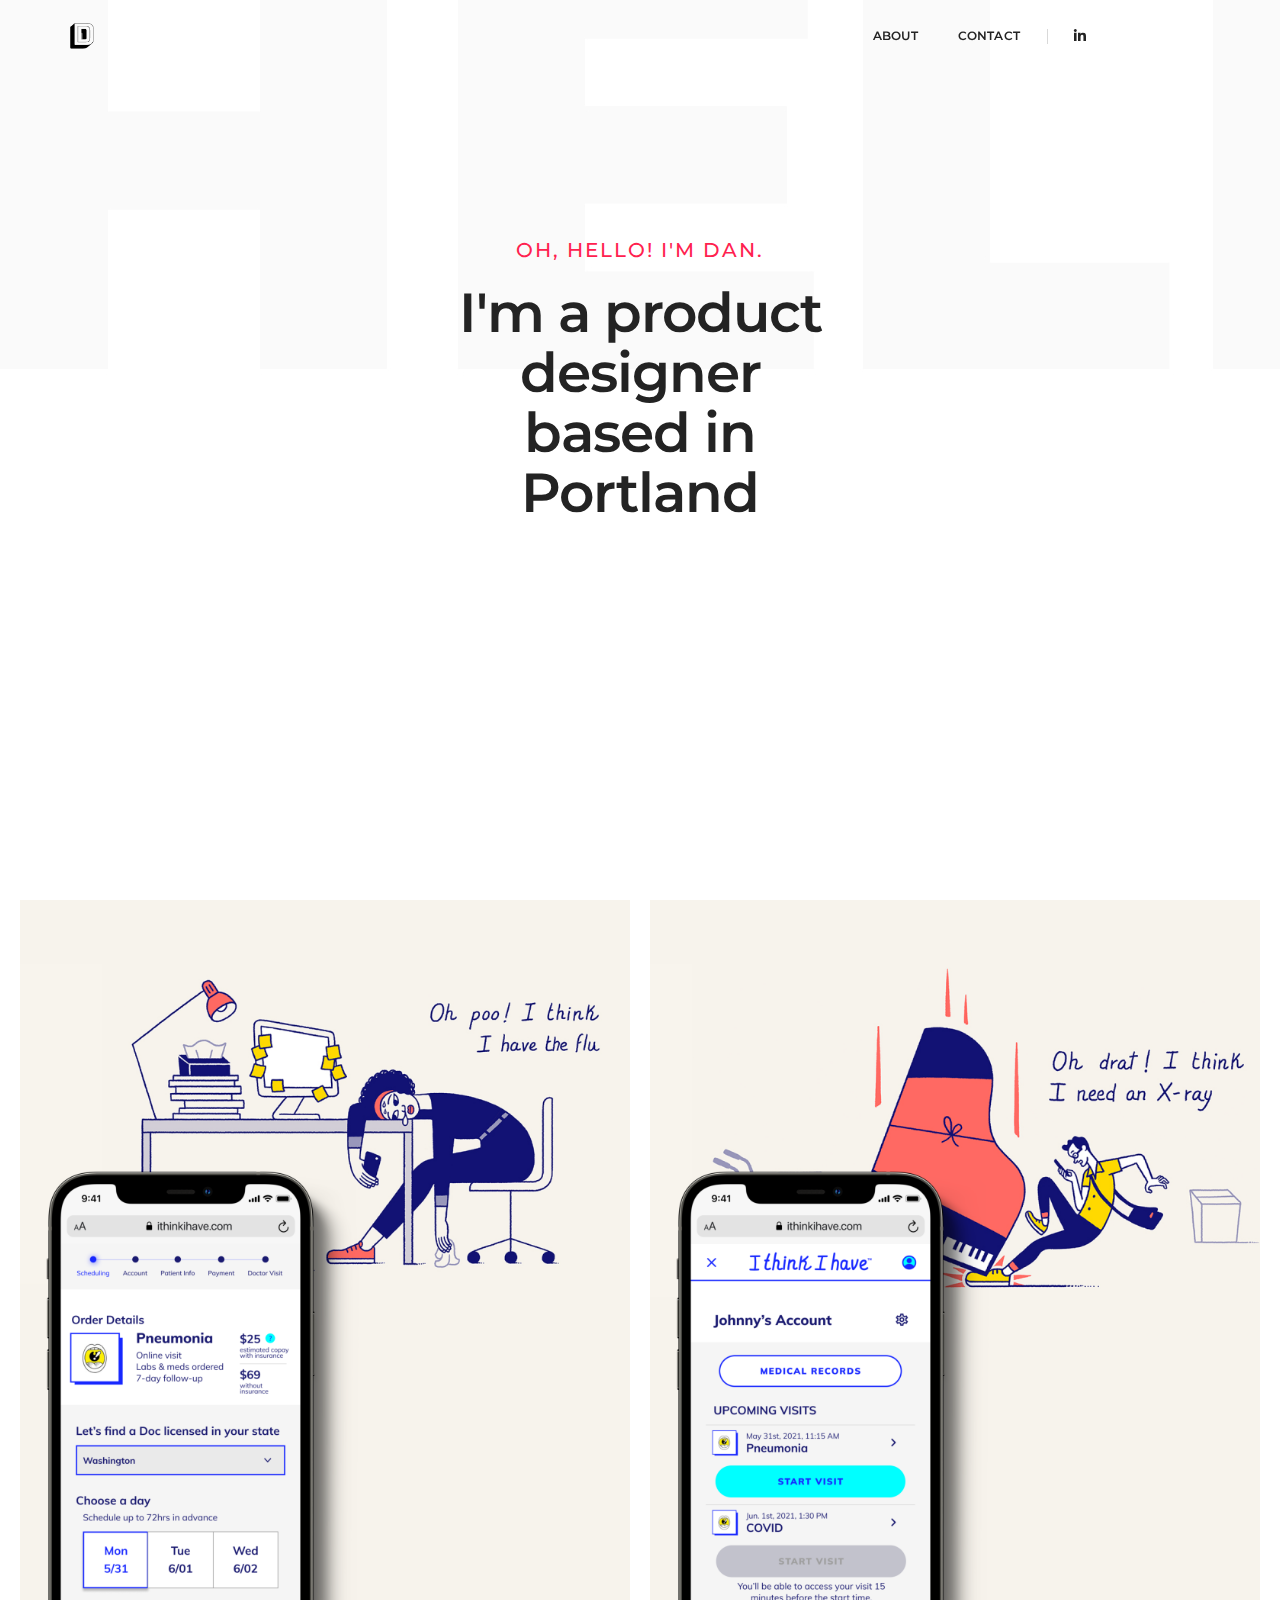
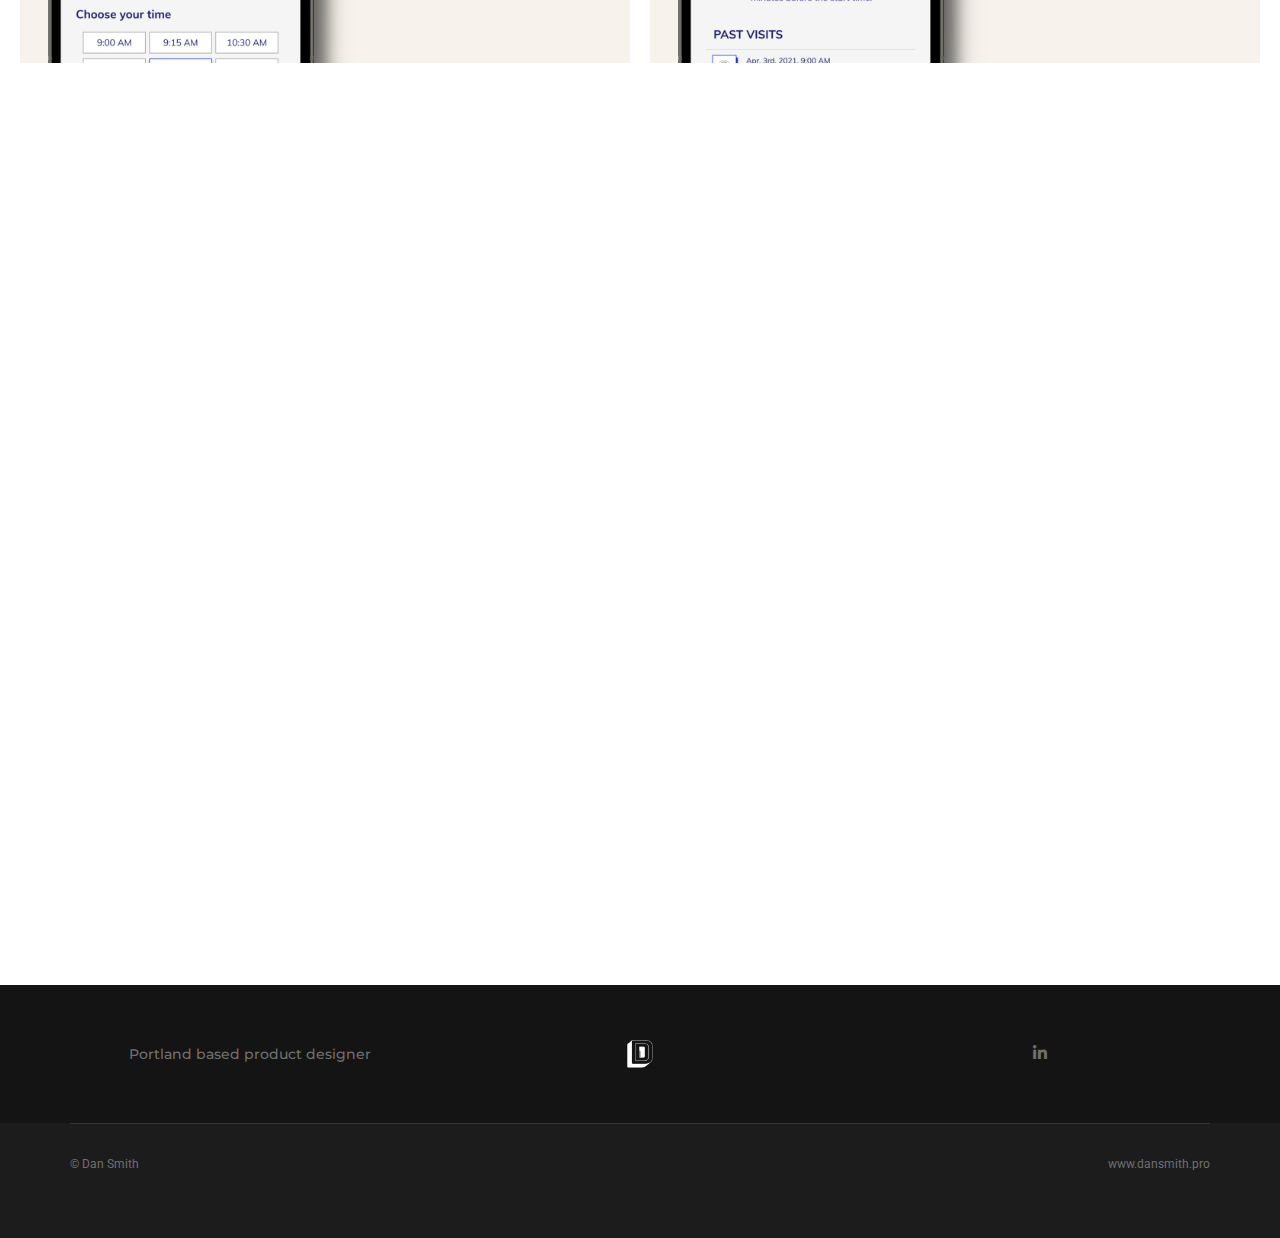
==== commit 9ad2fc60: "finished update" ====
--- a/index.html
+++ b/index.html
@@ -61,164 +61,203 @@
             <script src="js/html5shiv.js"></script>
         <![endif]-->
     </head>
-    <body class="width-100 overflow-hidden xs-overflow-hidden">
-        <div class="bg-black position-absolute left-0 top-0 width-100 height-100">
-            <!-- start header -->
-            <header>
-            <!-- start navigation -->
-            <nav class="navbar navbar-default bootsnav navbar-top header-light background-transparent nav-box-width white-link navbar-expand-lg">
-                <div class="container-fluid nav-header-container">
+    <body>
+        <!-- start header -->
+        <header>
+        <!-- start navigation -->
+        <header>
+            <nav class="navbar navbar-default bootsnav navbar-fixed-top header-light background-transparent nav-box-width black-link navbar-expand-lg">
+                <div class="container nav-header-container">
+                    <div class="col-auto pl-lg-0">
                     <!-- start logo -->
                     <div class="col-auto pl-0">
-                        <a href="index.html" title="Pofo" class="logo"><img src="images/logo-white.png" data-rjs="images/logo-white@2x.png" class="logo-dark" alt="logo"><img src="images/logo-white.png" data-rjs="images/logo-white@2x.png" alt="logo" class="logo-light default"></a>
+                        <a href="index.html" title="Pofo" class="logo"><img src="images/logo-dark.png" data-rjs="images/logo-dark@2x.png" class="logo-dark" alt="logo"><img src="images/logo-dark.png" data-rjs="images/logo-dark@2x.png" alt="logo" class="logo-light default"></a>
                     </div>
                     <!-- end logo -->
-                    <div class="col accordion-menu pr-0 pr-md-3">
-                        <button type="button" class="navbar-toggler collapsed" data-toggle="collapse" data-target="#navbar-collapse-toggle-1">
-                            <span class="sr-only">toggle navigation</span>
-                            <span class="icon-bar"></span>
-                            <span class="icon-bar"></span>
-                            <span class="icon-bar"></span>
-                        </button>
-                        <div class="navbar-collapse collapse justify-content-end" id="navbar-collapse-toggle-1">
-                            <ul id="accordion" class="nav navbar-nav no-margin alt-font text-normal" data-in="fadeIn" data-out="fadeOut">
-                                <!-- start menu item -->
-                                <li class="dropdown megamenu-fw">
-                                    <a href="index.html">Home</a><i class="fas fa-angle-down dropdown-toggle" data-toggle="dropdown" aria-hidden="true"></i>
-                                </li>
-                                <!-- end menu item -->
-                                <li class="dropdown simple-dropdown"><a href="about.html">About</a><i class="fas fa-angle-down dropdown-toggle" data-toggle="dropdown" aria-hidden="true"></i>
-                                </li>
-                                <li class="dropdown megamenu-fw">
-                                    <a href="portfolio.html">Portfolio</a><i class="fas fa-angle-down dropdown-toggle" data-toggle="dropdown" aria-hidden="true"></i>
-                                </li>
-                                <li class="dropdown simple-dropdown"><a href="contact.html" title="Blog">Contact</a><i class="fas fa-angle-down dropdown-toggle" data-toggle="dropdown" aria-hidden="true"></i>
+                    </div>
+                    <div class="col-auto col-lg accordion-menu pr-lg-0">
+                        <div class="navbar-collapse collapse justify-content-end">
+                            <ul class="nav navbar-nav alt-font font-weight-700">
+                                <li>
+                                    <a href="about.html" class="inner-link">About</a>
+                                </li>
+                                <li>
+                                    <a href="contact.html" class="inner-link">Contact</a>
                                 </li>
                             </ul>
                         </div>
                     </div>
+                    <div class="col-md-2">
                         <div class="header-social-icon d-none d-md-inline-block">
                             <a href="https://www.linkedin.com/in/dansmithdesigns/" title="LinkedIn" target="_blank"><i class="fab fa-linkedin-in"></i></a>
-                            <a href="https://www.behance.net/danmcsmith" title="Behance" target="_blank"><i class="fab fa-behance"></i></a>
-                            <a href="https://dribbble.com/danmcsmith" title="Dribbble" target="_blank"><i class="fab fa-dribbble"></i></a>                          
                         </div>
                     </div>
                 </div>
             </nav>
-            <!-- end navigation --> 
-            </header>
-            <!-- end header -->
-            <!-- start slider section -->
-            <section class="p-0">
-                <div class="swiper-bottom-scrollbar-full swiper-container">
-                    <div class="swiper-wrapper">
-                        <!-- start slider item -->
-                        <div class="swiper-slide width-550px sm-width-100 sm-height-auto">
-                            <div class="position-relative width-90 height-100 d-flex align-items-center padding-ten-all sm-padding-fifteen-all sm-width-100">
-                                <div>
-                                    <h4 class="text-medium-gray d-block margin-5px-bottom alt-font">Hello,</h4>
-                                    <h6 class="text-medium-gray font-weight-300 margin-20px-bottom alt-font">I'm Dan Smith</h6>
-                                    <p class="text-large d-block float-left font-weight-300 width-90 margin-35px-bottom">I design thoughtful user-centric digital products with a specialty in healthcare and mental health tech.</p>
-                                    <img src="images/signature.png" class="width-120 signature" alt=""/>
+        </header>
+        <!-- end navigation -->         
+        <!-- end header -->
+        <!-- start page title section -->
+        <section class="wow fadeIn no-padding one-fourth-screen position-relative parallax sm-background-image-center" data-stellar-background-ratio="0.5" style="background-image: url('images/homepage-option18-banner.jpg')">
+            <div class="container text-center one-third-screen lg-height-350px md-height-500px sm-height-auto sm-padding-40px-top sm-padding-50px-bottom">
+                <div class="row">
+                    <div class="slider-typography">
+                        <div class="slider-text-middle-main">
+                            <div class="slider-text-middle">
+                                <div class="col-12 col-xl-4 col-lg-8 col-md-10 mx-auto text-center">
+                                    <span class="text-extra-large alt-font letter-spacing-2 text-uppercase margin-20px-bottom d-inline-block text-deep-pink">Oh, hello! I'm Dan.</span>
+                                    <h2 class="font-weight-600 alt-font margin-40px-bottom md-margin-20px-bottom text-extra-dark-gray letter-spacing-minus-1">I'm a product designer based in Portland</h2>
                                 </div>
+                            </div> 
+                        </div>
+                    </div>
+                </div>
+            </div>
+        </section>
+        <!-- end page title section -->
+        <!-- start portfolio section -->
+        <section class="wow fadeIn padding-90px-top md-padding-50px-top sm-padding-30px-top">
+            <div class="container">
+                <div class="row">
+                    <div class="col-md-12">
+                    </div>
+                </div>
+            </div>
+            <!-- start filter content -->
+            <div class="container-fluid">
+                <div class="row">
+                    <div class="col-12 px-3 p-md-0">
+                        <div class="filter-content overflow-hidden">
+                            <ul class="portfolio-grid portfolio-metro-grid work-4col hover-option5 gutter-large">
+                                <li class="grid-sizer"></li>
+                                <!-- start portfolio item -->
+                                <li class="grid-item branding grid-item-double wow zoomIn" data-wow-delay="0.2s">
+                                    <a href="itihscheduling.html">
+                                        <figure>
+                                            <div class="portfolio-img"><img src="images/itihschedulingcover.png" alt="ITIHschedulingCover"/></div>
+                                            <figcaption>
+                                                <div class="portfolio-hover-main text-center">
+                                                    <div class="portfolio-hover-box align-middle">
+                                                        <div class="portfolio-hover-content position-relative last-paragraph-no-margin">
+                                                            <div class="bg-deep-pink mx-auto separator-line-horrizontal-medium-light2 position-relative"></div>
+                                                            <span class="font-weight-600 letter-spacing-1 alt-font text-white-2 text-uppercase margin-5px-bottom d-block text-extra-large">I Think I Have: Scheduling Feature</span>
+                                                            <p class="text-white-3 letter-spacing-1 text-uppercase text-medium">Healthcare E-commerce</p>
+                                                        </div>
+                                                    </div>
+                                                </div>
+                                            </figcaption>
+                                        </figure>
+                                    </a>
+                                </li>
+                                <!-- end portfolio item -->
+                                <!-- start portfolio-item item -->
+                                <li class="grid-item branding grid-item-double wow zoomIn" data-wow-delay="0.2s">
+                                    <a href="itihaccount.html">
+                                        <figure>
+                                            <div class="portfolio-img"><img src="images/itihaccount.png" alt="itihaccountCover"/></div>
+                                            <figcaption>
+                                                <div class="portfolio-hover-main text-center">
+                                                    <div class="portfolio-hover-box align-middle">
+                                                        <div class="portfolio-hover-content position-relative last-paragraph-no-margin">
+                                                            <div class="bg-deep-pink mx-auto separator-line-horrizontal-medium-light2 position-relative"></div>
+                                                            <span class="font-weight-600 letter-spacing-1 alt-font text-white-2 text-uppercase margin-5px-bottom d-blocktext-extra-large">I Think I Have: Account Creation and Login</span>
+                                                            <p class="text-white-3 letter-spacing-1 text-uppercase text-medium">Healthcare E-commerce</p>
+                                                        </div>
+                                                    </div>
+                                                </div>
+                                            </figcaption>
+                                        </figure>
+                                    </a>
+                                </li>
+                                <!-- end portfolio item -->                                                                                                                                                       
+                                <!-- start portfolio-item item -->
+                                <li class="grid-item branding grid-item-double wow zoomIn" data-wow-delay="0.2s">
+                                    <a href="itihcheckout.html">
+                                        <figure>
+                                            <div class="portfolio-img"><img src="images/itihcheckoutcover.png" alt="itihCheckoutCover"/></div>
+                                            <figcaption>
+                                                <div class="portfolio-hover-main text-center">
+                                                    <div class="portfolio-hover-box align-middle">
+                                                        <div class="portfolio-hover-content position-relative last-paragraph-no-margin">
+                                                            <div class="bg-deep-pink mx-auto separator-line-horrizontal-medium-light2 position-relative"></div>
+                                                            <span class="font-weight-600 letter-spacing-1 alt-font text-white-2 text-uppercase margin-5px-bottom d-blocktext-extra-large">I Think I Have: Checkout Function</span>
+                                                            <p class="text-white-3 letter-spacing-1 text-uppercase text-medium">Healthcare E-commerce</p>
+                                                        </div>
+                                                    </div>
+                                                </div>
+                                            </figcaption>
+                                        </figure>
+                                    </a>
+                                </li>
+                                <!-- end portfolio item -->
+                                <!-- start portfolio item -->
+                                <li class="grid-item branding grid-item-double wow zoomIn" data-wow-delay="0.2s">
+                                    <a href="karuna.html">
+                                        <figure>
+                                            <div class="portfolio-img"><img src="images/karunacover.png" alt="KarunaCover"/></div>
+                                            <figcaption>
+                                                <div class="portfolio-hover-main text-center">
+                                                    <div class="portfolio-hover-box align-middle">
+                                                        <div class="portfolio-hover-content position-relative last-paragraph-no-margin">
+                                                            <div class="bg-deep-pink mx-auto separator-line-horrizontal-medium-light2 position-relative"></div>
+                                                            <span class="font-weight-600 letter-spacing-1 alt-font text-white-2 text-uppercase margin-5px-bottom d-block text-extra-large">Karuna</span>
+                                                            <p class="text-white-3 letter-spacing-1 text-uppercase text-medium">Mental Health App</p>
+                                                        </div>
+                                                    </div>
+                                                </div>
+                                            </figcaption>
+                                        </figure>
+                                    </a>
+                                </li>
+                                <!-- end portfolio item -->
+                            </ul>
+                        </div>
+                    </div>
+                </div>
+            </div>
+            <!-- end filter content -->
+        </section>
+        <!-- end portfolio section -->
+        <!-- start footer --> 
+        <footer class="footer-classic-dark bg-extra-dark-gray padding-five-bottom sm-padding-30px-bottom">
+            <div class="bg-dark-footer padding-50px-tb sm-padding-30px-tb">
+                <div class="container">
+                    <div class="row align-items-center">
+                        <!-- start slogan -->
+                        <div class="col-lg-4 col-md-5 text-center alt-font sm-margin-15px-bottom">
+                            Portland based product designer
+                        </div>
+                        <!-- end slogan -->
+                        <!-- start logo -->
+                        <div class="col-lg-4 col-md-2 text-center sm-margin-10px-bottom">
+                            <a href="index.html"><img class="footer-logo" src="images/logo-white.png" data-rjs="images/logo-white@2x.png" alt="Pofo"></a>
+                        </div>
+                        <!-- end logo -->
+                        <!-- start social media -->
+                        <div class="col-lg-4 col-md-5 text-center">
+                            <span class="alt-font margin-20px-right"></span>
+                            <div class="social-icon-style-8 d-inline-block vertical-align-middle">
+                                <ul class="small-icon mb-0">
+                                    <li><a href="https://www.linkedin.com/in/dansmithdesigns/" title="LinkedIn" target="_blank"><i class="fab fa-linkedin-in"></i></a></li>
+                                </ul>
                             </div>
                         </div>
-                        <!-- end slider item -->
-                        <!-- start slider item -->
-                        <div class="swiper-slide width-auto sm-height-auto last-paragraph-no-margin">
-                            <div class="height-100 d-flex align-items-center">
-                                <div class="d-block position-relative">
-                                    <img src="images/karunacover.png" alt="KarunaAppCover"/>
-                                    <p class="bottom-text width-100 text-small text-white-2 text-uppercase text-center">Mental Health App</p>
-                                </div>
-                                <div class="hover-title-box padding-55px-lr width-300px md-width-100 md-padding-20px-lr">
-                                    <div class="separator width-50px bg-black d-none d-xl-inline-block sm-margin-lr-auto"></div>
-                                    <h3><a class="text-white-2 font-weight-600 alt-font text-white-2-hover" href="karuna.html">Karuna Therapy</a></h3>
-                                </div>
-                            </div>
-                        </div>
-                        <!-- end slider item -->
-                        <!-- start slider item -->
-                        <div class="swiper-slide width-auto sm-height-auto last-paragraph-no-margin">
-                            <div class="height-100 d-flex align-items-center">
-                                <div class="d-block position-relative">
-                                    <img src="images/mycocover.png" alt="mycoallycover"/>
-                                    <p class="bottom-text width-100 text-small text-white-2 text-uppercase text-center">Web App Design</p>
-                                </div>
-                                <div class="hover-title-box padding-55px-lr width-300px md-width-100 md-padding-20px-lr">
-                                    <div class="separator width-50px bg-black d-none d-xl-inline-block sm-margin-lr-auto"></div>
-                                    <h3><a class="text-white-2 font-weight-600 alt-font text-white-2-hover" href="mycoally.html">Myco Ally Web App</a></h3>
-                                </div>
-                            </div>
-                        </div>
-                        <!-- end slider item -->
-                        <!-- start slider item -->
-                        <div class="swiper-slide width-auto sm-height-auto last-paragraph-no-margin">
-                            <div class="height-100 d-flex align-items-center">
-                                <div class="d-block position-relative">
-                                    <img src="images/vvcover.png" alt="VegetableVagabondsCover"/>
-                                    <p class="bottom-text width-100 text-small text-white-2 text-uppercase text-center">Responsive Web Design</p>
-                                </div>
-                                <div class="hover-title-box padding-55px-lr width-300px md-width-100 md-padding-20px-lr">
-                                    <div class="separator width-50px bg-black d-none d-xl-inline-block sm-margin-lr-auto"></div>
-                                    <h3><a class="text-white-2 font-weight-600 alt-font text-white-2-hover" href="vegvagabond.html">Vegetable Vagabonds Website Redesign</a></h3>
-                                </div>
-                            </div>
-                        </div>
-                        <!-- end slider item -->
-                        <!-- start slider item -->
-                        <div class="swiper-slide width-auto sm-height-auto last-paragraph-no-margin">
-                            <div class="height-100 d-flex align-items-center">
-                                <div class="d-block position-relative">
-                                    <img src="images/karunaoriginal.jpg" alt="karuna original cover"/>
-                                    <p class="bottom-text width-100 text-extra-small text-white-2 text-uppercase text-center">CalArts UX/UI Certification</p>
-                                </div>
-                                <div class="hover-title-box padding-55px-lr width-300px md-width-100 md-padding-20px-lr">
-                                    <div class="separator width-50px bg-black d-none d-xl-inline-block sm-margin-lr-auto"></div>
-                                    <h3><a class="text-white-2 font-weight-600 alt-font text-white-2-hover" href="karunaoriginal.html">Karuna Original Design</a></h3>
-                                </div>
-                            </div>
-                        </div>
-                        <!-- end slider item -->
-                        <!-- start slider item -->
-                        <div class="swiper-slide width-auto sm-height-auto last-paragraph-no-margin">
-                            <div class="height-100 d-flex align-items-center">
-                                <div class="d-block position-relative">
-                                    <img src="images/marketing.png" alt="marketing"/>
-                                    <p class="bottom-text width-100 text-extra-small text-white-2 text-uppercase text-center">Digital Healthcare Consulting / Marketing Strategies / Web Management</p>
-                                </div>
-                                <div class="hover-title-box padding-55px-lr width-300px sm-width-100 sm-padding-20px-lr">
-                                    <div class="separator width-50px bg-black d-none d-xl-inline-block sm-margin-lr-auto"></div>
-                                    <h3><a class="text-white-2 font-weight-600 alt-font text-white-2-hover" href="consulting.html">Freelance Design and Consulting</a></h3>
-                                </div>
-                            </div>
-                        </div>
-                        <!-- end slider item -->
-                        <!-- start slider item -->
-                        <div class="swiper-slide width-auto sm-height-auto last-paragraph-no-margin">
-                            <div class="height-100 d-flex align-items-center">
-                                <div class="d-block position-relative">
-                                    <img src="images/clinical.png" alt="clinicalCV"/>
-                                    <p class="bottom-text width-100 text-extra-small text-white-2 text-uppercase text-center">Clinical CV</p>
-                                </div>
-                                <div class="hover-title-box padding-55px-lr width-300px md-width-100 md-padding-20px-lr">
-                                    <div class="separator width-50px bg-black d-none d-xl-inline-block sm-margin-lr-auto"></div>
-                                    <h3><a class="text-white-2 font-weight-600 alt-font text-white-2-hover" href="clinical.html">Clinical Experience</a></h3>
-                                </div>
-                            </div>
-                        </div>
-                        <!-- end slider item -->
-                        <div class="swiper-slide width-150px sm-width-100 sm-height-auto">
-                        </div>
-                    </div>
-                    <!-- start slider swiper pagination -->
-                    <div class="swiper-scrollbar d-none d-md-inline-block"></div>
-                    <div class="swiper-pagination-vertical position-fixed bullet-deep-pink z-index-5"></div>
-                    <!-- end slider swiper pagination -->
-                </div>
-            </section>
-            <!-- end slider section -->
-        </div>
+                        <!-- end social media -->
+                    </div>
+                </div>
+            </div>
+            <div class="container">
+                <div class="footer-bottom border-top border-color-medium-dark-gray padding-30px-top">
+                    <div class="row">
+                        <!-- start copyright -->
+                        <div class="col-lg-6 col-md-6 text-small text-md-left text-center">&copy; Dan Smith</div>
+                        <div class="col-lg-6 col-md-6 text-small text-md-right text-center"><a href="http://www.dansmith.pro" target="_blank" title="Dan Smith Portfolio">www.dansmith.pro</a></div>
+                        <!-- end copyright -->
+                    </div>
+                </div>
+            </div>
+        </footer>
+        <!-- end footer -->
         <!-- start scroll to top -->
         <a class="scroll-top-arrow" href="javascript:void(0);"><i class="ti-arrow-up"></i></a>
         <!-- end scroll to top  -->
@@ -268,6 +307,8 @@
         <script type="text/javascript" src="revolution/js/jquery.themepunch.tools.min.js"></script>
         <script type="text/javascript" src="revolution/js/jquery.themepunch.revolution.min.js"></script>
         <!-- revolution slider extensions (load below extensions JS files only on local file systems to make the slider work! The following part can be removed on server for on demand loading) -->
+        <!-- custom background interaction -->
+        <script type="text/javascript" src="js/backgroundinteraction.js"></script>
         <!--<script type="text/javascript" src="revolution/js/extensions/revolution.extension.actions.min.js"></script>
         <script type="text/javascript" src="revolution/js/extensions/revolution.extension.carousel.min.js"></script>
         <script type="text/javascript" src="revolution/js/extensions/revolution.extension.kenburn.min.js"></script>
--- a/css/style.css
+++ b/css/style.css
@@ -100,6 +100,7 @@
 
 /* text color */
 .text-white-2, .btn.text-white-2 {color:#FFF}
+.text-white-3 {color:rgba(238, 238, 238, 0.8)}
 .text-black, .btn.text-black {color:#000}
 .text-extra-dark-gray, .btn.text-extra-dark-gray {color:#232323}
 .text-dark-gray, .btn.text-dark-gray {color:#626262}
@@ -248,7 +249,10 @@
 .bg-transparent, .background-transparent {background-color: transparent;}
 .bg-white, .background-white {background-color:#fff;}
 .bg-black, .background-black {background-color:#000;}
+.bg-black2, .background-black {background-color:#232323;}
 .bg-extra-dark-gray {background-color:#1c1c1c;}
+.bg-extra-dark-gray2 {background-color:#232323;}
+.bg-image {background-image: url("/images/404image.jpg");background-color: #cccccc;}
 .bg-dark-gray {background-color:#757575;}
 .bg-extra-medium-gray {background-color:#939393;}
 .bg-very-dark-gray {background-color:#121212;}
@@ -258,6 +262,7 @@
 .bg-light-gray {background-color:#f7f7f7}
 .bg-very-light-gray {background-color:#fafafa}
 .bg-deep-pink {background-color:#ff214f;}
+.bg-light-yellow {background-color:rgba(242, 255, 59, 0.685);}
 .bg-transparent-white { background-color: rgba(255,255,255,0.3); background: -moz-linear-gradient(left, rgba(255,255,255,0) 0%, rgba(255,255,255,0) 37%, rgba(255,255,255,1) 96%, rgba(255,255,255,1) 100%); background: -webkit-gradient(left top, right top, color-stop(0%, rgba(255,255,255,0)), color-stop(37%, rgba(255,255,255,0)), color-stop(96%, rgba(255,255,255,1)), color-stop(100%, rgba(255,255,255,1))); background: -webkit-linear-gradient(left, rgba(255,255,255,0) 0%, rgba(255,255,255,0) 37%, rgba(255,255,255,1) 96%, rgba(255,255,255,1) 100%); background: -o-linear-gradient(left, rgba(255,255,255,0) 0%, rgba(255,255,255,0) 37%, rgba(255,255,255,1) 96%, rgba(255,255,255,1) 100%); background: -ms-linear-gradient(left, rgba(255,255,255,0) 0%, rgba(255,255,255,0) 37%, rgba(255,255,255,1) 96%, rgba(255,255,255,1) 100%); background: linear-gradient(to right, rgba(255,255,255,0) 0%, rgba(255,255,255,0) 37%, rgba(255,255,255,1) 96%, rgba(255,255,255,1) 100%); filter: progid:DXImageTransform.Microsoft.gradient( startColorstr='#ffffff', endColorstr='#ffffff', GradientType=1 ); }
 .bg-transparent-black { background-color: rgba(0,0,0,0); background: -moz-linear-gradient(left, rgba(0,0,0,0) 0%, rgba(0,0,0,0) 37%, rgba(0,0,0,1) 96%, rgba(0,0,0,1) 100%); background: -webkit-gradient(left top, right top, color-stop(0%, rgba(0,0,0,0)), color-stop(37%, rgba(0,0,0,0)), color-stop(96%, rgba(0,0,0,1)), color-stop(100%, rgba(0,0,0,1))); background: -webkit-linear-gradient(left, rgba(0,0,0,0) 0%, rgba(0,0,0,0) 37%, rgba(0,0,0,1) 96%, rgba(0,0,0,1) 100%); background: -o-linear-gradient(left, rgba(0,0,0,0) 0%, rgba(0,0,0,0) 37%, rgba(0,0,0,1) 96%, rgba(0,0,0,1) 100%); background: -ms-linear-gradient(left, rgba(0,0,0,0) 0%, rgba(0,0,0,0) 37%, rgba(0,0,0,1) 96%, rgba(0,0,0,1) 100%); background: linear-gradient(to right, rgba(0,0,0,0) 0%, rgba(0,0,0,0) 37%, rgba(0,0,0,1) 96%, rgba(0,0,0,1) 100%); filter: progid:DXImageTransform.Microsoft.gradient( startColorstr='#000000', endColorstr='#000000', GradientType=1 ); }
 .bg-gradient-light-red-light-orange { background-image: linear-gradient(to right top, #ff8e43, #ff7a41, #ff6343, #ff4848, #ff214f) }
@@ -3011,7 +3016,7 @@
 .hover-option5 .grid-item figcaption {height: 100%; padding: 20px}
 .hover-option5 .grid-item .portfolio-hover-main {transform: none; -webkit-transform: none; -moz-transform: none; -ms-transform: none; -o-transform: none; display: table; height: 100%; top: 0; width: 100%;}
 .hover-option5 .grid-item .portfolio-hover-box {padding: 20px;}
-.hover-option5 .grid-item:hover .portfolio-hover-box {background: rgba(0,0,0,.8)}
+.hover-option5 .grid-item:hover .portfolio-hover-box {background: rgba(35, 35, 35, 0.85)}
 .hover-option5 .grid-item .separator-line-horrizontal-medium-light2 {-webkit-transition: all 0.2s ease 0s; -moz-transition: all 0.2s ease 0s; -ms-transition: all 0.2s ease 0s; -o-transition: all 0.2s ease 0s; transition: all 0.2s ease 0s; top:5px; width:100px}
 .hover-option5 .grid-item:hover .separator-line-horrizontal-medium-light2 {transform: translateY(-30px); -webkit-transform: translateY(-30px); -moz-transform: translateY(-30px); -ms-transform: translateY(-30px); -o-transform: translateY(-30px);}
 .hover-option5 .grid-item figure:hover img {opacity: .8}
@@ -3853,6 +3858,7 @@
 
 /* home - portfolio metro */
 .text-bold-underline:before {background-color: #ff214f; height: 3px; width: 100%; position: absolute; right: 0; bottom:5px; content: "";}
+.text-bold-underline-2:before {background-color: #F0FFB3; height: 3px; width: 100%; position: absolute; right: 0; bottom:5px; content: "";}
 
 /* home - portfolio  parallax */
 .parallax-title {padding: 16px 35px; display: inline-block}
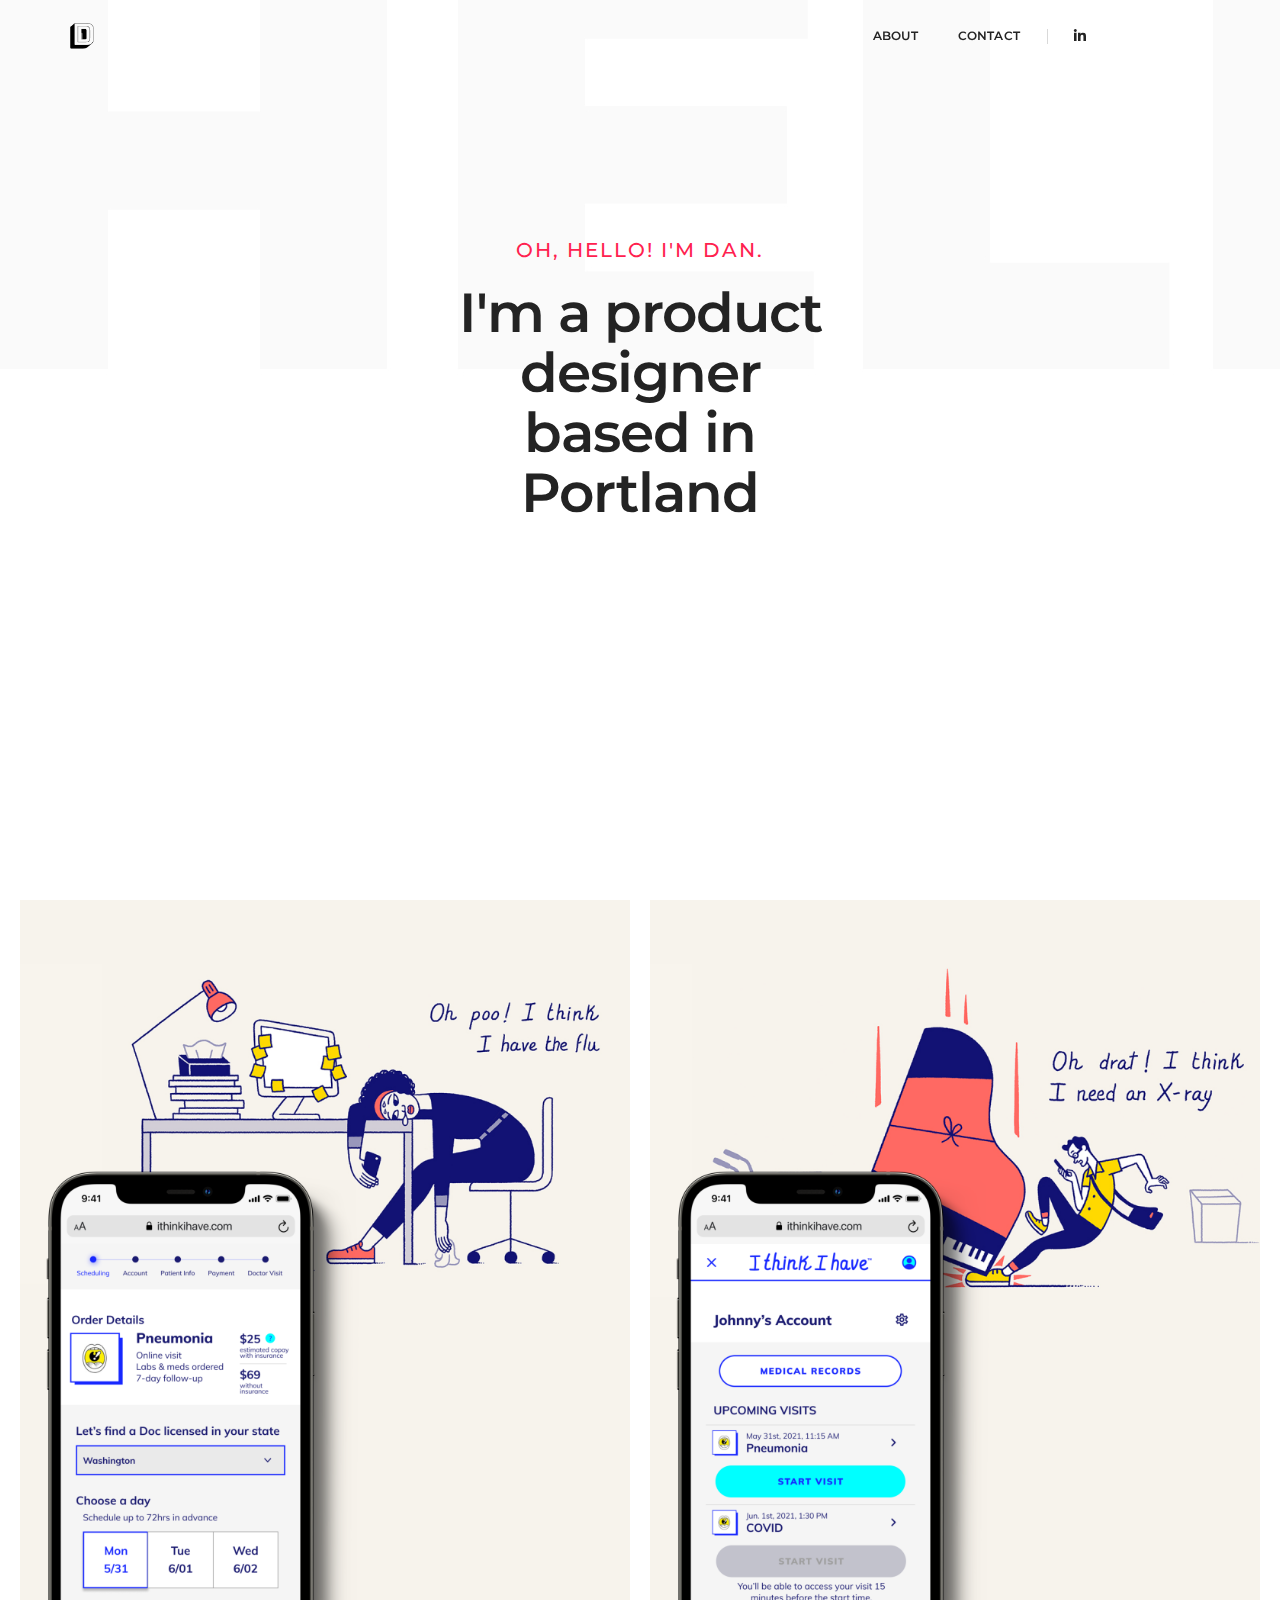
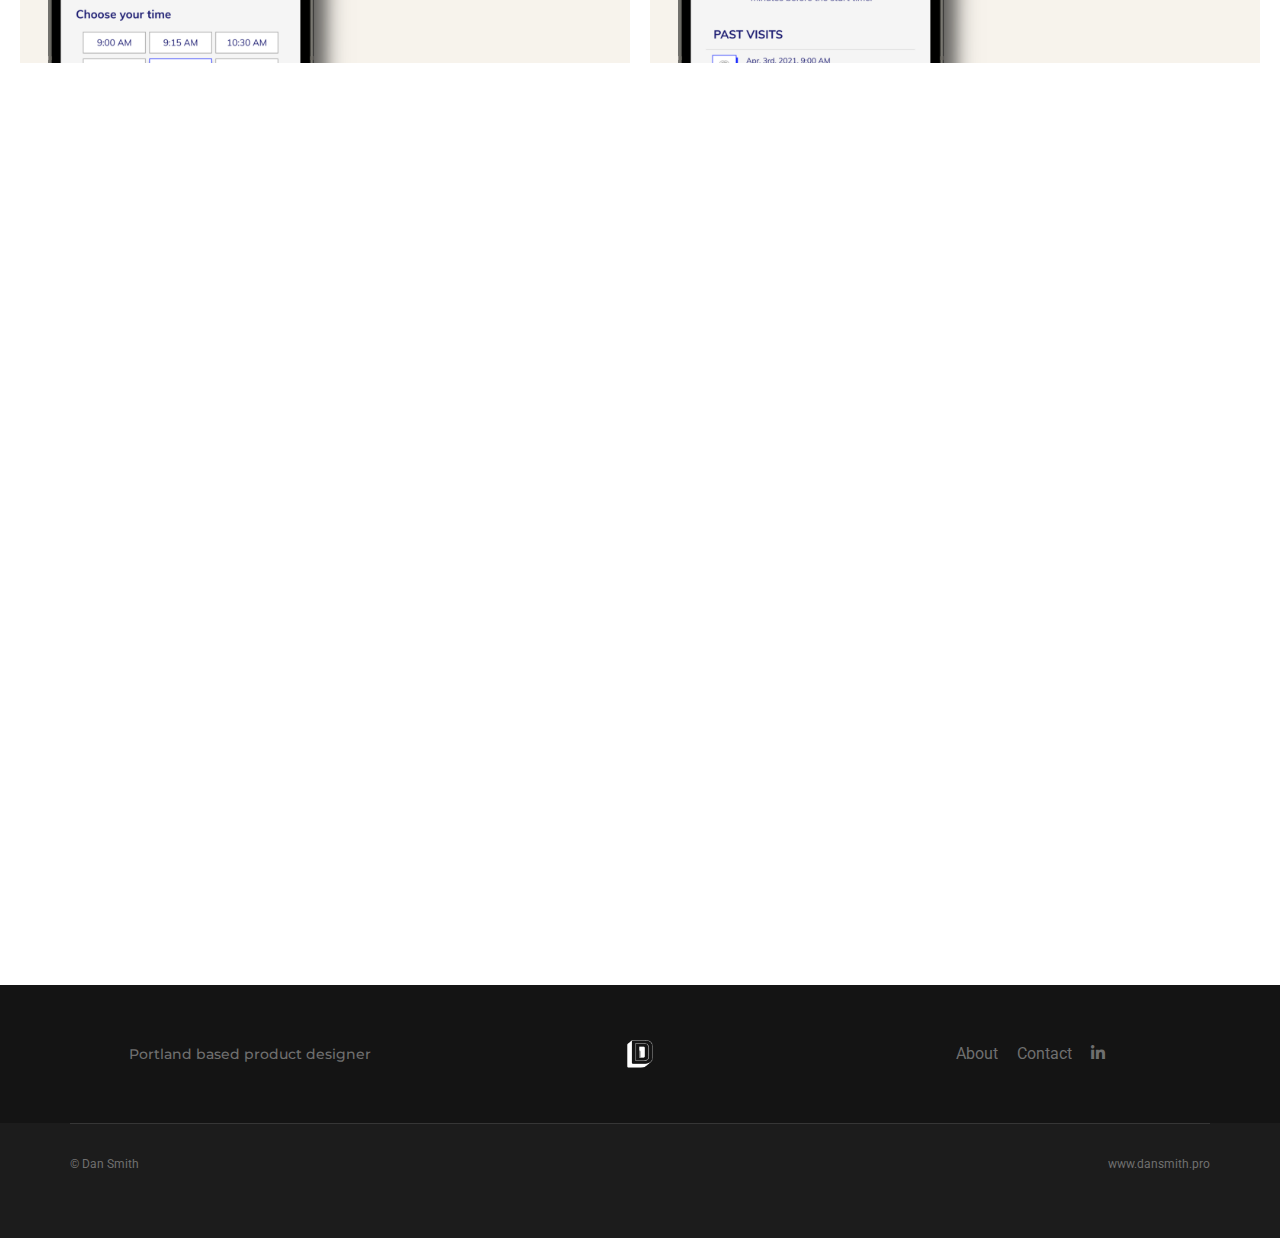
==== commit b71d6e6c: "menu temporary fix (footer)" ====
--- a/index.html
+++ b/index.html
@@ -10,7 +10,7 @@
         <!-- Primary Meta Tags -->
         <meta name="title" content="Dan Smith Portfolio - Product Designer">
         <!-- description -->
-        <meta name="description" content="Dan Smith is a creative product designer and licensed therapist specializing in mental health tech.">
+        <meta name="description" content="Dan Smith is a creative product designer based in Portland.">
         <!-- keywords -->
         <meta name="keywords" content="product designer, mental health tech, mental health product design, licensed therapist, UX designer, UI designer, Web app designer, responsive designer">
         <!-- Open Graph / Facebook -->
@@ -65,9 +65,8 @@
         <!-- start header -->
         <header>
         <!-- start navigation -->
-        <header>
             <nav class="navbar navbar-default bootsnav navbar-fixed-top header-light background-transparent nav-box-width black-link navbar-expand-lg">
-                <div class="container nav-header-container">
+                <div class="container nav-header-container ">
                     <div class="col-auto pl-lg-0">
                     <!-- start logo -->
                     <div class="col-auto pl-0">
@@ -235,9 +234,15 @@
                         <!-- end logo -->
                         <!-- start social media -->
                         <div class="col-lg-4 col-md-5 text-center">
-                            <span class="alt-font margin-20px-right"></span>
+                            <span class="alt-font"></span>
                             <div class="social-icon-style-8 d-inline-block vertical-align-middle">
                                 <ul class="small-icon mb-0">
+                                    <li>
+                                        <a href="about.html" class="inner-link">About</a>
+                                    </li>
+                                    <li>
+                                        <a href="contact.html" class="inner-link">Contact</a>
+                                    </li>    
                                     <li><a href="https://www.linkedin.com/in/dansmithdesigns/" title="LinkedIn" target="_blank"><i class="fab fa-linkedin-in"></i></a></li>
                                 </ul>
                             </div>
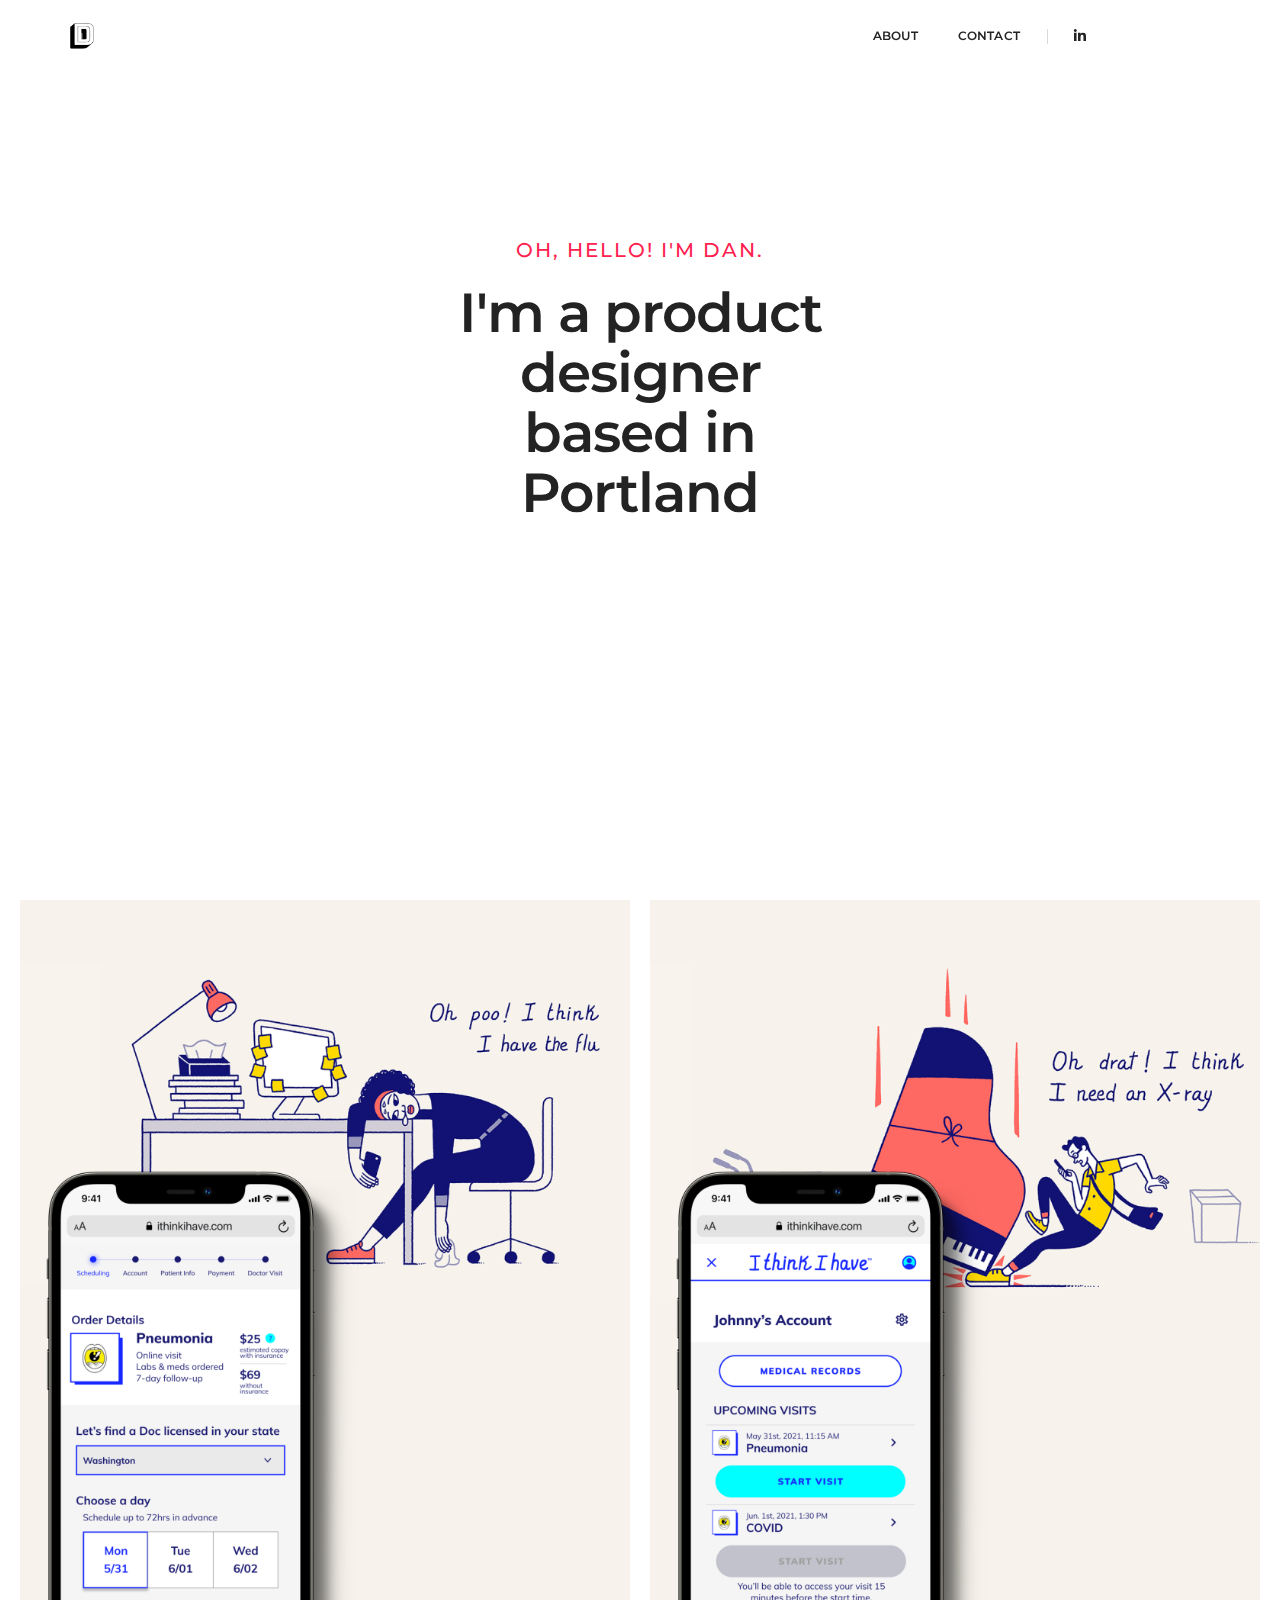
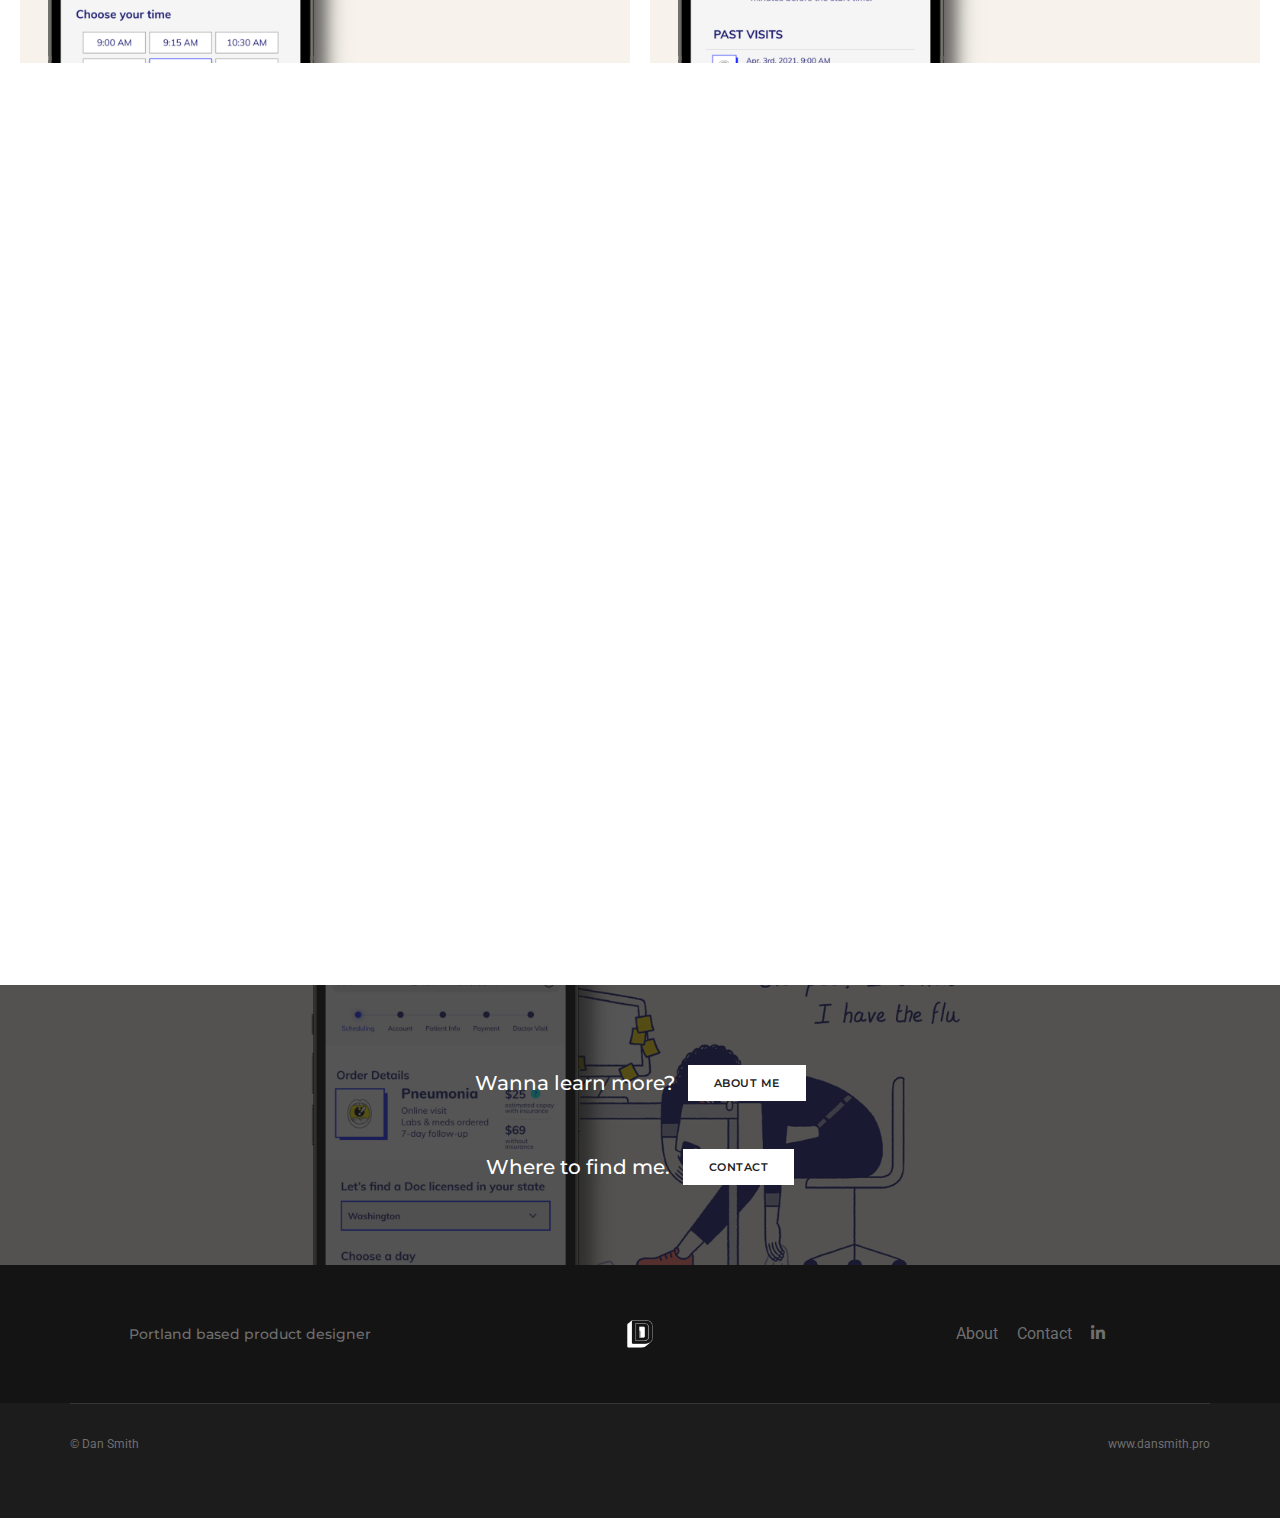
==== commit 99e4f00a: "CTA added" ====
--- a/index.html
+++ b/index.html
@@ -65,15 +65,13 @@
         <!-- start header -->
         <header>
         <!-- start navigation -->
-            <nav class="navbar navbar-default bootsnav navbar-fixed-top header-light background-transparent nav-box-width black-link navbar-expand-lg">
-                <div class="container nav-header-container ">
+            <nav class="navbar navbar-default bootsnav navbar-fixed-top header-light background-transparent nav-box-width navbar-expand-lg">
+                <div class="container nav-header-container">
                     <div class="col-auto pl-lg-0">
                     <!-- start logo -->
-                    <div class="col-auto pl-0">
-                        <a href="index.html" title="Pofo" class="logo"><img src="images/logo-dark.png" data-rjs="images/logo-dark@2x.png" class="logo-dark" alt="logo"><img src="images/logo-dark.png" data-rjs="images/logo-dark@2x.png" alt="logo" class="logo-light default"></a>
+                        <a href="index.html" title="dlogo" class="logo"><img src="images/logo-dark.png" data-rjs="images/logo-dark@2x.png" class="logo-dark" alt="logo"><img src="images/logo-dark.png" data-rjs="images/logo-dark@2x.png" alt="logo" class="logo-light default"></a>
                     </div>
                     <!-- end logo -->
-                    </div>
                     <div class="col-auto col-lg accordion-menu pr-lg-0">
                         <div class="navbar-collapse collapse justify-content-end">
                             <ul class="nav navbar-nav alt-font font-weight-700">
@@ -217,6 +215,27 @@
             <!-- end filter content -->
         </section>
         <!-- end portfolio section -->
+        <!-- start call to action section -->   
+        <section class="cover-background half-section" style="background-image: url('images/itihschedulingcover.jpg');">
+            <div class="opacity-medium bg-extra-dark-gray"></div>
+            <div class="container">
+                <div class="row">
+                    <div class="col-12 text-center">
+                        <span class="text-extra-large text-white alt-font d-inline-block vertical-align-middle">Wanna learn more? &nbsp;</span>
+                        <a href="about.html" class="btn btn-white btn-small">About Me</a>
+                    </div>                    
+                </div>
+                <div><br></br></div>
+                <div class="row">
+                    <div class="col-12 text-center">
+                        <span class="text-extra-large text-white alt-font d-inline-block vertical-align-middle">Where to find me. &nbsp;</span>
+                        <a href="contact.html" class="btn btn-white btn-small">Contact</a>
+                    </div>                    
+                </div>
+            </div>
+        </section>
+        <!-- end call to action section -->
+        
         <!-- start footer --> 
         <footer class="footer-classic-dark bg-extra-dark-gray padding-five-bottom sm-padding-30px-bottom">
             <div class="bg-dark-footer padding-50px-tb sm-padding-30px-tb">
@@ -229,7 +248,7 @@
                         <!-- end slogan -->
                         <!-- start logo -->
                         <div class="col-lg-4 col-md-2 text-center sm-margin-10px-bottom">
-                            <a href="index.html"><img class="footer-logo" src="images/logo-white.png" data-rjs="images/logo-white@2x.png" alt="Pofo"></a>
+                            <a href="index.html"><img class="footer-logo" src="images/logo-white.png" data-rjs="images/logo-white@2x.png" alt="danlogo"></a>
                         </div>
                         <!-- end logo -->
                         <!-- start social media -->
